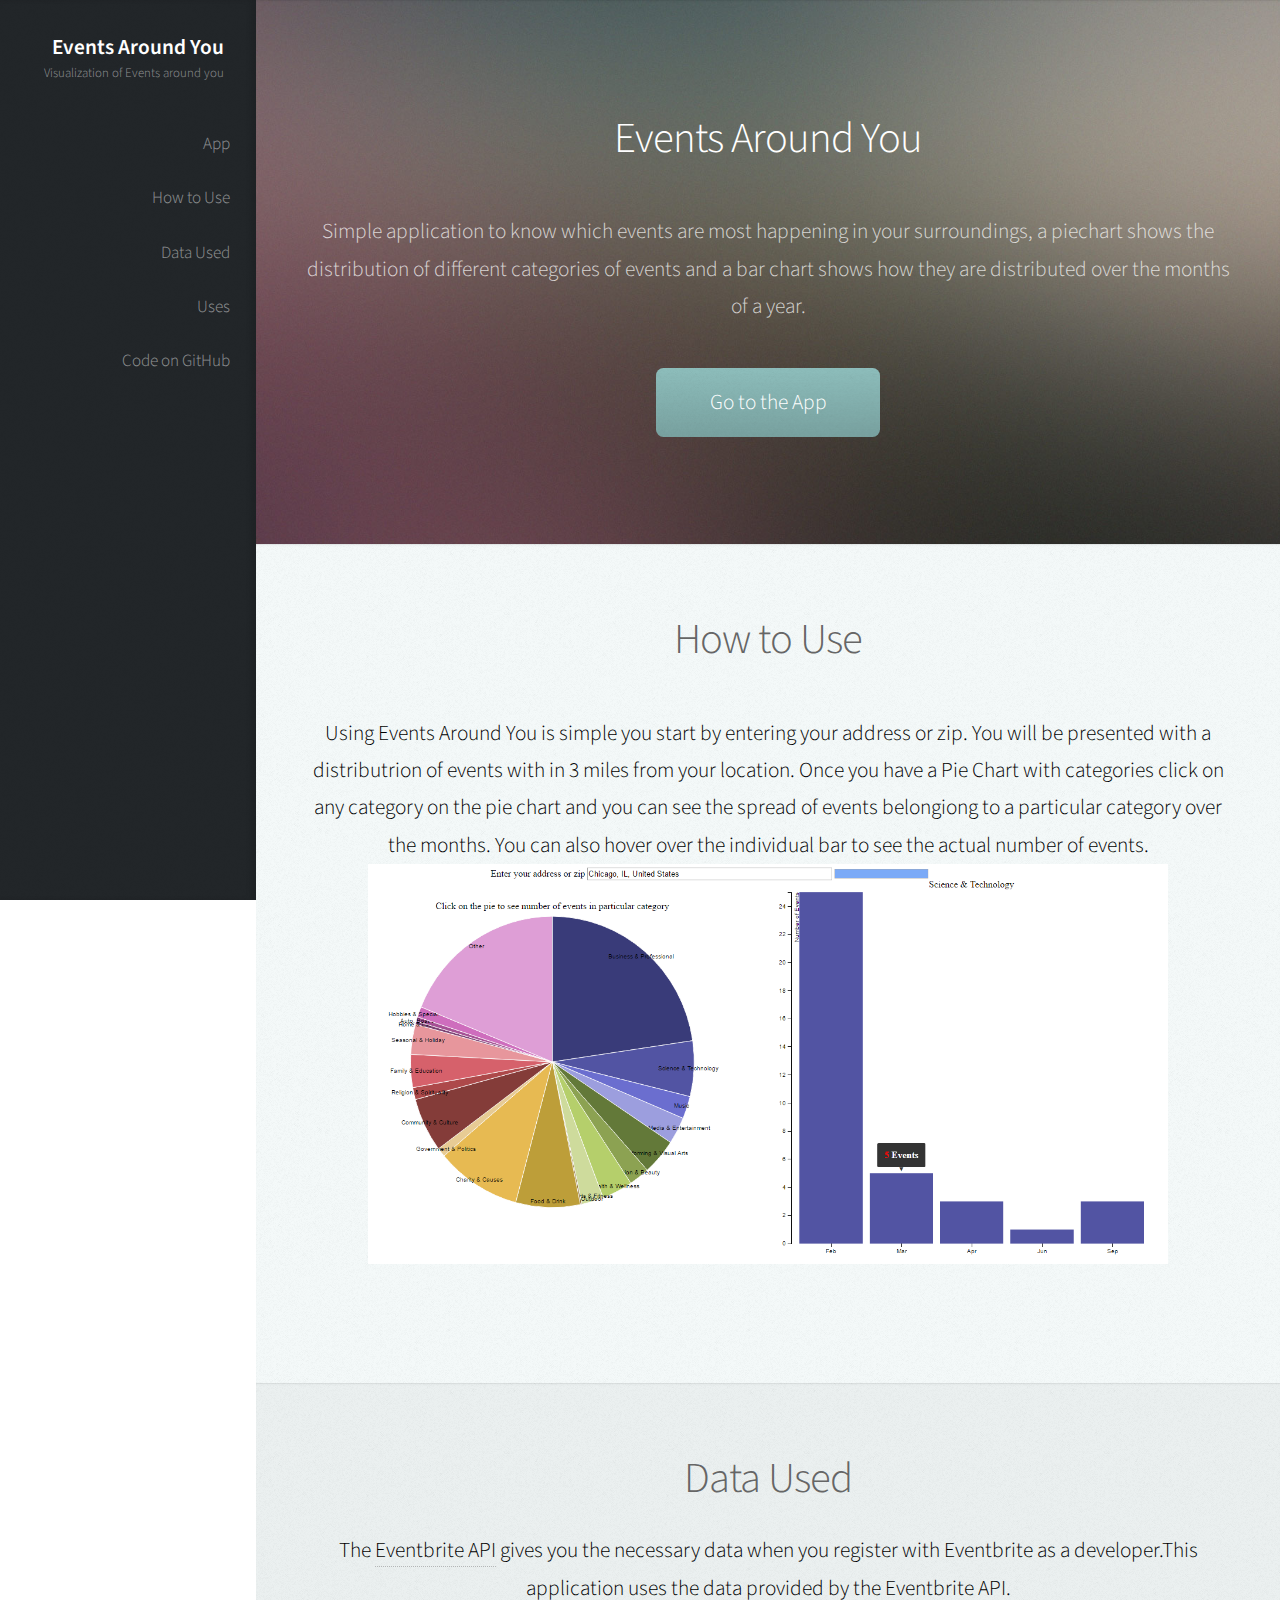
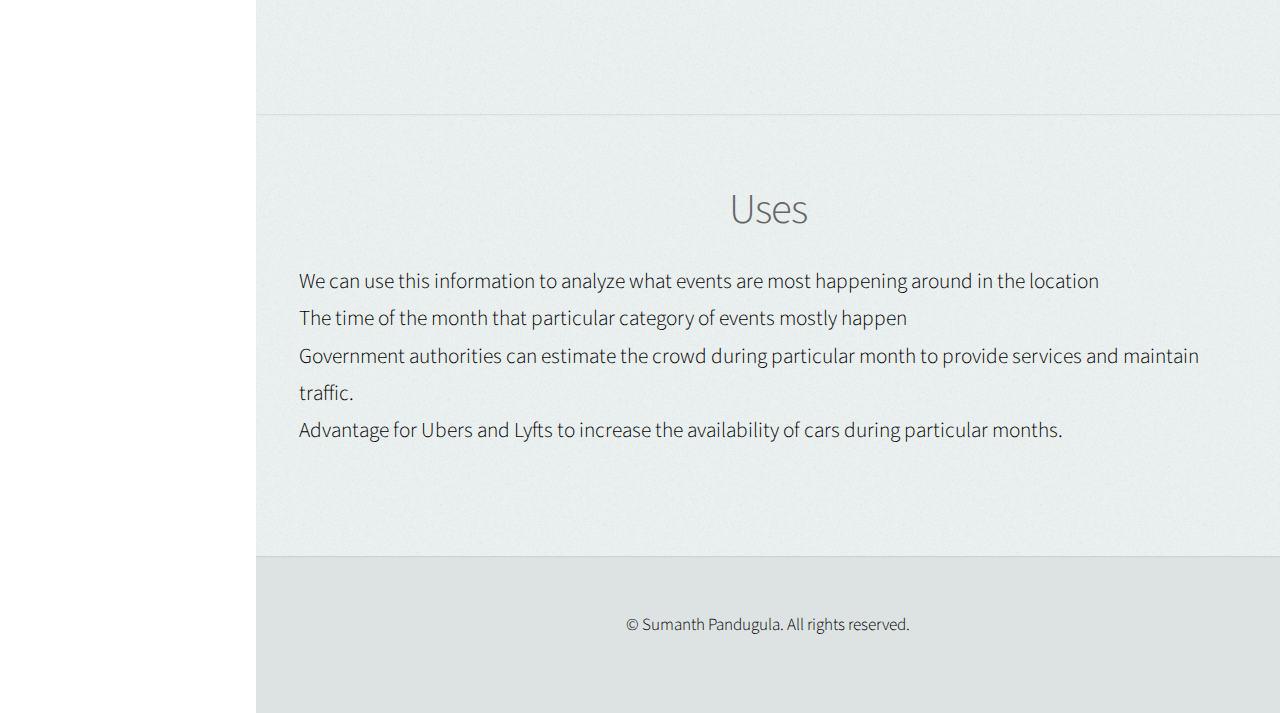
==== index.html @ 0b92580c "almost done" ====
<!DOCTYPE HTML>
<html>
</script>
	<head>
		<title>Events Around You</title>
		<meta charset="utf-8" />
		<meta name="viewport" content="width=device-width, initial-scale=1" />
		<!--[if lte IE 8]><script src="assets/js/ie/html5shiv.js"></script><![endif]-->
		<link rel="stylesheet" href="assets/css/main.css" />
		<!--[if lte IE 8]><link rel="stylesheet" href="assets/css/ie8.css" /><![endif]-->
		<!--[if lte IE 9]><link rel="stylesheet" href="assets/css/ie9.css" /><![endif]-->
	</head>
	<body>

		<!-- Header -->
			<div id="header">

				<div class="top">

					<!-- Logo -->
						<div id="logo">
							<h1 id="title" style="color: white;">Events Around You</h1>
							<p>Visualization of Events around you </p>
						</div>

					<!-- Nav -->
						<nav id="nav">
							
							<ul>
								<li><a href="sample.html" id="top-link" class="skel-layers-ignoreHref">App</a></li>
								<li><a href="#howtouse" id="howtouse-link" class="skel-layers-ignoreHref">How to Use</a></li>
								<li><a href="#dataused" id="dataused-link" class="skel-layers-ignoreHref">Data Used</a></li>
						        <li><a href="#keyfind" id="keyfind-link" class="skel-layers-ignoreHref">Uses</a></li>
								<li><a href="https://github.com/summyfeb12/">Code on GitHub</a></li>
							</ul>
						</nav>

				</div>

			</div>

			<div id="main">

					<section id="top" class="one dark cover">
						<div class="container">

							<header>
								<h2 class="alt"><strong>Events Around You</strong></header>
								<p> Simple application to know which events are most happening in your surroundings, a piechart shows the distribution of different categories of events and a bar chart shows how they are distributed over the months of a year.  
								

							<footer>
								<a href="sample.html" class="button scrolly">Go to the App</a>
							</footer>

						</div>
					</section>

				<!-- How to Use  -->
					<section id="howtouse" class="two">
						<div class="container">

							<header>
								<h2>How to Use</h2>
							</header>

							<p>Using Events Around You is simple you start by entering your address or zip. You will be presented with a distributrion of events with in 3 miles from your location. Once you have a Pie Chart with categories click on any category on the pie chart and you can see the spread of events belongiong to a particular category over the months. You can also hover over the individual bar to see the actual number of events.<br> <img src="images/sample.png" alt="HTML5 Icon" style="width:800px;height:400px;"><br>
						</div>
					</section>

					<section id="dataused" class="three">
						<div class="container">

							<header>
								<h2>Data Used</h2>
							</head>
							
							<p>The <a href="https://developer.eventbrite.com/">Eventbrite API</a> gives you the necessary data when you register with Eventbrite as a developer.This application uses the data provided by the Eventbrite API.</p>
						</div>
					</section>

					<section id="keyfind" class="three">
						<div class="container">

							<header>
								<h2>Uses</h2>
							</head>
							<p align="left">We can use this information to analyze what events are most happening around in the location
   							<br>The time of the month that particular category of events mostly happen
						    <br>Government authorities can estimate the crowd during particular month to provide services and maintain traffic.
						    <br>Advantage for Ubers and Lyfts to increase the availability of cars during particular months.
						</div>
					</section>

			</div>

		<!-- Footer -->
			<div id="footer">

				<!-- Copyright -->
					<ul class="copyright">
						<li>&copy; Sumanth Pandugula. All rights reserved.</li>
					</ul>

			</div>

		<!-- Scripts -->
			<script src="assets/js/jquery.min.js"></script>
			<script src="assets/js/jquery.scrolly.min.js"></script>
			<script src="assets/js/jquery.scrollzer.min.js"></script>
			<script src="assets/js/skel.min.js"></script>
			<script src="assets/js/util.js"></script>
			<!--[if lte IE 8]><script src="assets/js/ie/respond.min.js"></script><![endif]-->
			<script src="assets/js/main.js"></script>

	</body>
</html>
---- assets/css/main.css ----
@import url("font-awesome.min.css");
@import url("http://fonts.googleapis.com/css?family=Source+Sans+Pro:300,300italic,400,600");

/*
	Prologue by HTML5 UP
	html5up.net | @n33co
	Free for personal and commercial use under the CCA 3.0 license (html5up.net/license)
*/

/* Reset */

	html, body, div, span, applet, object, iframe, h1, h2, h3, h4, h5, h6, p, blockquote, pre, a, abbr, acronym, address, big, cite, code, del, dfn, em, img, ins, kbd, q, s, samp, small, strike, strong, sub, sup, tt, var, b, u, i, center, dl, dt, dd, ol, ul, li, fieldset, form, label, legend, table, caption, tbody, tfoot, thead, tr, th, td, article, aside, canvas, details, embed, figure, figcaption, footer, header, hgroup, menu, nav, output, ruby, section, summary, time, mark, audio, video {
		margin: 0;
		padding: 0;
		border: 0;
		font-size: 100%;
		font: inherit;
		vertical-align: baseline;
	}

	article, aside, details, figcaption, figure, footer, header, hgroup, menu, nav, section {
		display: block;
	}

	body {
		line-height: 1;
	}

	ol, ul {
		list-style: none;
	}

	blockquote, q {
		quotes: none;
	}

	blockquote:before, blockquote:after, q:before, q:after {
		content: '';
		content: none;
	}

	table {
		border-collapse: collapse;
		border-spacing: 0;
	}

	body {
		-webkit-text-size-adjust: none;
	}

/* Box Model */

	*, *:before, *:after {
		-moz-box-sizing: border-box;
		-webkit-box-sizing: border-box;
		box-sizing: border-box;
	}

/* Containers */

	.container {
		margin-left: auto;
		margin-right: auto;
	}

	.container.\31 25\25 {
		width: 100%;
		max-width: 1750px;
		min-width: 1400px;
	}

	.container.\37 5\25 {
		width: 1050px;
	}

	.container.\35 0\25 {
		width: 700px;
	}

	.container.\32 5\25 {
		width: 350px;
	}

	.container {
		width: 1400px;
	}

	@media screen and (min-width: 961px) and (max-width: 1880px) {

		.container.\31 25\25 {
			width: 100%;
			max-width: 1500px;
			min-width: 1200px;
		}

		.container.\37 5\25 {
			width: 900px;
		}

		.container.\35 0\25 {
			width: 600px;
		}

		.container.\32 5\25 {
			width: 300px;
		}

		.container {
			width: 1200px;
		}

	}

	@media screen and (min-width: 961px) and (max-width: 1620px) {

		.container.\31 25\25 {
			width: 100%;
			max-width: 1200px;
			min-width: 960px;
		}

		.container.\37 5\25 {
			width: 720px;
		}

		.container.\35 0\25 {
			width: 480px;
		}

		.container.\32 5\25 {
			width: 240px;
		}

		.container {
			width: 960px;
		}

	}

	@media screen and (min-width: 961px) and (max-width: 1320px) {

		.container.\31 25\25 {
			width: 100%;
			max-width: 125%;
			min-width: 100%;
		}

		.container.\37 5\25 {
			width: 75%;
		}

		.container.\35 0\25 {
			width: 50%;
		}

		.container.\32 5\25 {
			width: 25%;
		}

		.container {
			width: 100%;
		}

	}

	@media screen and (max-width: 960px) {

		.container.\31 25\25 {
			width: 100%;
			max-width: 125%;
			min-width: 100%;
		}

		.container.\37 5\25 {
			width: 75%;
		}

		.container.\35 0\25 {
			width: 50%;
		}

		.container.\32 5\25 {
			width: 25%;
		}

		.container {
			width: 100%;
		}

	}

	@media screen and (max-width: 736px) {

		.container.\31 25\25 {
			width: 100%;
			max-width: 125%;
			min-width: 100%;
		}

		.container.\37 5\25 {
			width: 75%;
		}

		.container.\35 0\25 {
			width: 50%;
		}

		.container.\32 5\25 {
			width: 25%;
		}

		.container {
			width: 100% !important;
		}

	}

/* Grid */

	.row {
		border-bottom: solid 1px transparent;
		-moz-box-sizing: border-box;
		-webkit-box-sizing: border-box;
		box-sizing: border-box;
	}

	.row > * {
		float: left;
		-moz-box-sizing: border-box;
		-webkit-box-sizing: border-box;
		box-sizing: border-box;
	}

	.row:after, .row:before {
		content: '';
		display: block;
		clear: both;
		height: 0;
	}

	.row.uniform > * > :first-child {
		margin-top: 0;
	}

	.row.uniform > * > :last-child {
		margin-bottom: 0;
	}

	.row.\30 \25 > * {
		padding: 0px 0 0 0px;
	}

	.row.\30 \25 {
		margin: 0px 0 -1px 0px;
	}

	.row.uniform.\30 \25 > * {
		padding: 0px 0 0 0px;
	}

	.row.uniform.\30 \25 {
		margin: 0px 0 -1px 0px;
	}

	.row > * {
		padding: 40px 0 0 40px;
	}

	.row {
		margin: -40px 0 -1px -40px;
	}

	.row.uniform > * {
		padding: 40px 0 0 40px;
	}

	.row.uniform {
		margin: -40px 0 -1px -40px;
	}

	.row.\32 00\25 > * {
		padding: 80px 0 0 80px;
	}

	.row.\32 00\25 {
		margin: -80px 0 -1px -80px;
	}

	.row.uniform.\32 00\25 > * {
		padding: 80px 0 0 80px;
	}

	.row.uniform.\32 00\25 {
		margin: -80px 0 -1px -80px;
	}

	.row.\31 50\25 > * {
		padding: 60px 0 0 60px;
	}

	.row.\31 50\25 {
		margin: -60px 0 -1px -60px;
	}

	.row.uniform.\31 50\25 > * {
		padding: 60px 0 0 60px;
	}

	.row.uniform.\31 50\25 {
		margin: -60px 0 -1px -60px;
	}

	.row.\35 0\25 > * {
		padding: 20px 0 0 20px;
	}

	.row.\35 0\25 {
		margin: -20px 0 -1px -20px;
	}

	.row.uniform.\35 0\25 > * {
		padding: 20px 0 0 20px;
	}

	.row.uniform.\35 0\25 {
		margin: -20px 0 -1px -20px;
	}

	.row.\32 5\25 > * {
		padding: 10px 0 0 10px;
	}

	.row.\32 5\25 {
		margin: -10px 0 -1px -10px;
	}

	.row.uniform.\32 5\25 > * {
		padding: 10px 0 0 10px;
	}

	.row.uniform.\32 5\25 {
		margin: -10px 0 -1px -10px;
	}

	.\31 2u, .\31 2u\24 {
		width: 100%;
		clear: none;
		margin-left: 0;
	}

	.\31 1u, .\31 1u\24 {
		width: 91.6666666667%;
		clear: none;
		margin-left: 0;
	}

	.\31 0u, .\31 0u\24 {
		width: 83.3333333333%;
		clear: none;
		margin-left: 0;
	}

	.\39 u, .\39 u\24 {
		width: 75%;
		clear: none;
		margin-left: 0;
	}

	.\38 u, .\38 u\24 {
		width: 66.6666666667%;
		clear: none;
		margin-left: 0;
	}

	.\37 u, .\37 u\24 {
		width: 58.3333333333%;
		clear: none;
		margin-left: 0;
	}

	.\36 u, .\36 u\24 {
		width: 50%;
		clear: none;
		margin-left: 0;
	}

	.\35 u, .\35 u\24 {
		width: 41.6666666667%;
		clear: none;
		margin-left: 0;
	}

	.\34 u, .\34 u\24 {
		width: 33.3333333333%;
		clear: none;
		margin-left: 0;
	}

	.\33 u, .\33 u\24 {
		width: 25%;
		clear: none;
		margin-left: 0;
	}

	.\32 u, .\32 u\24 {
		width: 16.6666666667%;
		clear: none;
		margin-left: 0;
	}

	.\31 u, .\31 u\24 {
		width: 8.3333333333%;
		clear: none;
		margin-left: 0;
	}

	.\31 2u\24 + *,
	.\31 1u\24 + *,
	.\31 0u\24 + *,
	.\39 u\24 + *,
	.\38 u\24 + *,
	.\37 u\24 + *,
	.\36 u\24 + *,
	.\35 u\24 + *,
	.\34 u\24 + *,
	.\33 u\24 + *,
	.\32 u\24 + *,
	.\31 u\24 + * {
		clear: left;
	}

	.\-11u {
		margin-left: 91.66667%;
	}

	.\-10u {
		margin-left: 83.33333%;
	}

	.\-9u {
		margin-left: 75%;
	}

	.\-8u {
		margin-left: 66.66667%;
	}

	.\-7u {
		margin-left: 58.33333%;
	}

	.\-6u {
		margin-left: 50%;
	}

	.\-5u {
		margin-left: 41.66667%;
	}

	.\-4u {
		margin-left: 33.33333%;
	}

	.\-3u {
		margin-left: 25%;
	}

	.\-2u {
		margin-left: 16.66667%;
	}

	.\-1u {
		margin-left: 8.33333%;
	}

	@media screen and (min-width: 961px) and (max-width: 1880px) {

		.row > * {
			padding: 40px 0 0 40px;
		}

		.row {
			margin: -40px 0 -1px -40px;
		}

		.row.uniform > * {
			padding: 40px 0 0 40px;
		}

		.row.uniform {
			margin: -40px 0 -1px -40px;
		}

		.row.\32 00\25 > * {
			padding: 80px 0 0 80px;
		}

		.row.\32 00\25 {
			margin: -80px 0 -1px -80px;
		}

		.row.uniform.\32 00\25 > * {
			padding: 80px 0 0 80px;
		}

		.row.uniform.\32 00\25 {
			margin: -80px 0 -1px -80px;
		}

		.row.\31 50\25 > * {
			padding: 60px 0 0 60px;
		}

		.row.\31 50\25 {
			margin: -60px 0 -1px -60px;
		}

		.row.uniform.\31 50\25 > * {
			padding: 60px 0 0 60px;
		}

		.row.uniform.\31 50\25 {
			margin: -60px 0 -1px -60px;
		}

		.row.\35 0\25 > * {
			padding: 20px 0 0 20px;
		}

		.row.\35 0\25 {
			margin: -20px 0 -1px -20px;
		}

		.row.uniform.\35 0\25 > * {
			padding: 20px 0 0 20px;
		}

		.row.uniform.\35 0\25 {
			margin: -20px 0 -1px -20px;
		}

		.row.\32 5\25 > * {
			padding: 10px 0 0 10px;
		}

		.row.\32 5\25 {
			margin: -10px 0 -1px -10px;
		}

		.row.uniform.\32 5\25 > * {
			padding: 10px 0 0 10px;
		}

		.row.uniform.\32 5\25 {
			margin: -10px 0 -1px -10px;
		}

		.\31 2u\28wide\29, .\31 2u\24\28wide\29 {
			width: 100%;
			clear: none;
			margin-left: 0;
		}

		.\31 1u\28wide\29, .\31 1u\24\28wide\29 {
			width: 91.6666666667%;
			clear: none;
			margin-left: 0;
		}

		.\31 0u\28wide\29, .\31 0u\24\28wide\29 {
			width: 83.3333333333%;
			clear: none;
			margin-left: 0;
		}

		.\39 u\28wide\29, .\39 u\24\28wide\29 {
			width: 75%;
			clear: none;
			margin-left: 0;
		}

		.\38 u\28wide\29, .\38 u\24\28wide\29 {
			width: 66.6666666667%;
			clear: none;
			margin-left: 0;
		}

		.\37 u\28wide\29, .\37 u\24\28wide\29 {
			width: 58.3333333333%;
			clear: none;
			margin-left: 0;
		}

		.\36 u\28wide\29, .\36 u\24\28wide\29 {
			width: 50%;
			clear: none;
			margin-left: 0;
		}

		.\35 u\28wide\29, .\35 u\24\28wide\29 {
			width: 41.6666666667%;
			clear: none;
			margin-left: 0;
		}

		.\34 u\28wide\29, .\34 u\24\28wide\29 {
			width: 33.3333333333%;
			clear: none;
			margin-left: 0;
		}

		.\33 u\28wide\29, .\33 u\24\28wide\29 {
			width: 25%;
			clear: none;
			margin-left: 0;
		}

		.\32 u\28wide\29, .\32 u\24\28wide\29 {
			width: 16.6666666667%;
			clear: none;
			margin-left: 0;
		}

		.\31 u\28wide\29, .\31 u\24\28wide\29 {
			width: 8.3333333333%;
			clear: none;
			margin-left: 0;
		}

		.\31 2u\24\28wide\29 + *,
		.\31 1u\24\28wide\29 + *,
		.\31 0u\24\28wide\29 + *,
		.\39 u\24\28wide\29 + *,
		.\38 u\24\28wide\29 + *,
		.\37 u\24\28wide\29 + *,
		.\36 u\24\28wide\29 + *,
		.\35 u\24\28wide\29 + *,
		.\34 u\24\28wide\29 + *,
		.\33 u\24\28wide\29 + *,
		.\32 u\24\28wide\29 + *,
		.\31 u\24\28wide\29 + * {
			clear: left;
		}

		.\-11u\28wide\29 {
			margin-left: 91.66667%;
		}

		.\-10u\28wide\29 {
			margin-left: 83.33333%;
		}

		.\-9u\28wide\29 {
			margin-left: 75%;
		}

		.\-8u\28wide\29 {
			margin-left: 66.66667%;
		}

		.\-7u\28wide\29 {
			margin-left: 58.33333%;
		}

		.\-6u\28wide\29 {
			margin-left: 50%;
		}

		.\-5u\28wide\29 {
			margin-left: 41.66667%;
		}

		.\-4u\28wide\29 {
			margin-left: 33.33333%;
		}

		.\-3u\28wide\29 {
			margin-left: 25%;
		}

		.\-2u\28wide\29 {
			margin-left: 16.66667%;
		}

		.\-1u\28wide\29 {
			margin-left: 8.33333%;
		}

	}

	@media screen and (min-width: 961px) and (max-width: 1620px) {

		.row > * {
			padding: 40px 0 0 40px;
		}

		.row {
			margin: -40px 0 -1px -40px;
		}

		.row.uniform > * {
			padding: 40px 0 0 40px;
		}

		.row.uniform {
			margin: -40px 0 -1px -40px;
		}

		.row.\32 00\25 > * {
			padding: 80px 0 0 80px;
		}

		.row.\32 00\25 {
			margin: -80px 0 -1px -80px;
		}

		.row.uniform.\32 00\25 > * {
			padding: 80px 0 0 80px;
		}

		.row.uniform.\32 00\25 {
			margin: -80px 0 -1px -80px;
		}

		.row.\31 50\25 > * {
			padding: 60px 0 0 60px;
		}

		.row.\31 50\25 {
			margin: -60px 0 -1px -60px;
		}

		.row.uniform.\31 50\25 > * {
			padding: 60px 0 0 60px;
		}

		.row.uniform.\31 50\25 {
			margin: -60px 0 -1px -60px;
		}

		.row.\35 0\25 > * {
			padding: 20px 0 0 20px;
		}

		.row.\35 0\25 {
			margin: -20px 0 -1px -20px;
		}

		.row.uniform.\35 0\25 > * {
			padding: 20px 0 0 20px;
		}

		.row.uniform.\35 0\25 {
			margin: -20px 0 -1px -20px;
		}

		.row.\32 5\25 > * {
			padding: 10px 0 0 10px;
		}

		.row.\32 5\25 {
			margin: -10px 0 -1px -10px;
		}

		.row.uniform.\32 5\25 > * {
			padding: 10px 0 0 10px;
		}

		.row.uniform.\32 5\25 {
			margin: -10px 0 -1px -10px;
		}

		.\31 2u\28normal\29, .\31 2u\24\28normal\29 {
			width: 100%;
			clear: none;
			margin-left: 0;
		}

		.\31 1u\28normal\29, .\31 1u\24\28normal\29 {
			width: 91.6666666667%;
			clear: none;
			margin-left: 0;
		}

		.\31 0u\28normal\29, .\31 0u\24\28normal\29 {
			width: 83.3333333333%;
			clear: none;
			margin-left: 0;
		}

		.\39 u\28normal\29, .\39 u\24\28normal\29 {
			width: 75%;
			clear: none;
			margin-left: 0;
		}

		.\38 u\28normal\29, .\38 u\24\28normal\29 {
			width: 66.6666666667%;
			clear: none;
			margin-left: 0;
		}

		.\37 u\28normal\29, .\37 u\24\28normal\29 {
			width: 58.3333333333%;
			clear: none;
			margin-left: 0;
		}

		.\36 u\28normal\29, .\36 u\24\28normal\29 {
			width: 50%;
			clear: none;
			margin-left: 0;
		}

		.\35 u\28normal\29, .\35 u\24\28normal\29 {
			width: 41.6666666667%;
			clear: none;
			margin-left: 0;
		}

		.\34 u\28normal\29, .\34 u\24\28normal\29 {
			width: 33.3333333333%;
			clear: none;
			margin-left: 0;
		}

		.\33 u\28normal\29, .\33 u\24\28normal\29 {
			width: 25%;
			clear: none;
			margin-left: 0;
		}

		.\32 u\28normal\29, .\32 u\24\28normal\29 {
			width: 16.6666666667%;
			clear: none;
			margin-left: 0;
		}

		.\31 u\28normal\29, .\31 u\24\28normal\29 {
			width: 8.3333333333%;
			clear: none;
			margin-left: 0;
		}

		.\31 2u\24\28normal\29 + *,
		.\31 1u\24\28normal\29 + *,
		.\31 0u\24\28normal\29 + *,
		.\39 u\24\28normal\29 + *,
		.\38 u\24\28normal\29 + *,
		.\37 u\24\28normal\29 + *,
		.\36 u\24\28normal\29 + *,
		.\35 u\24\28normal\29 + *,
		.\34 u\24\28normal\29 + *,
		.\33 u\24\28normal\29 + *,
		.\32 u\24\28normal\29 + *,
		.\31 u\24\28normal\29 + * {
			clear: left;
		}

		.\-11u\28normal\29 {
			margin-left: 91.66667%;
		}

		.\-10u\28normal\29 {
			margin-left: 83.33333%;
		}

		.\-9u\28normal\29 {
			margin-left: 75%;
		}

		.\-8u\28normal\29 {
			margin-left: 66.66667%;
		}

		.\-7u\28normal\29 {
			margin-left: 58.33333%;
		}

		.\-6u\28normal\29 {
			margin-left: 50%;
		}

		.\-5u\28normal\29 {
			margin-left: 41.66667%;
		}

		.\-4u\28normal\29 {
			margin-left: 33.33333%;
		}

		.\-3u\28normal\29 {
			margin-left: 25%;
		}

		.\-2u\28normal\29 {
			margin-left: 16.66667%;
		}

		.\-1u\28normal\29 {
			margin-left: 8.33333%;
		}

	}

	@media screen and (min-width: 961px) and (max-width: 1320px) {

		.row > * {
			padding: 20px 0 0 20px;
		}

		.row {
			margin: -20px 0 -1px -20px;
		}

		.row.uniform > * {
			padding: 20px 0 0 20px;
		}

		.row.uniform {
			margin: -20px 0 -1px -20px;
		}

		.row.\32 00\25 > * {
			padding: 40px 0 0 40px;
		}

		.row.\32 00\25 {
			margin: -40px 0 -1px -40px;
		}

		.row.uniform.\32 00\25 > * {
			padding: 40px 0 0 40px;
		}

		.row.uniform.\32 00\25 {
			margin: -40px 0 -1px -40px;
		}

		.row.\31 50\25 > * {
			padding: 30px 0 0 30px;
		}

		.row.\31 50\25 {
			margin: -30px 0 -1px -30px;
		}

		.row.uniform.\31 50\25 > * {
			padding: 30px 0 0 30px;
		}

		.row.uniform.\31 50\25 {
			margin: -30px 0 -1px -30px;
		}

		.row.\35 0\25 > * {
			padding: 10px 0 0 10px;
		}

		.row.\35 0\25 {
			margin: -10px 0 -1px -10px;
		}

		.row.uniform.\35 0\25 > * {
			padding: 10px 0 0 10px;
		}

		.row.uniform.\35 0\25 {
			margin: -10px 0 -1px -10px;
		}

		.row.\32 5\25 > * {
			padding: 5px 0 0 5px;
		}

		.row.\32 5\25 {
			margin: -5px 0 -1px -5px;
		}

		.row.uniform.\32 5\25 > * {
			padding: 5px 0 0 5px;
		}

		.row.uniform.\32 5\25 {
			margin: -5px 0 -1px -5px;
		}

		.\31 2u\28narrow\29, .\31 2u\24\28narrow\29 {
			width: 100%;
			clear: none;
			margin-left: 0;
		}

		.\31 1u\28narrow\29, .\31 1u\24\28narrow\29 {
			width: 91.6666666667%;
			clear: none;
			margin-left: 0;
		}

		.\31 0u\28narrow\29, .\31 0u\24\28narrow\29 {
			width: 83.3333333333%;
			clear: none;
			margin-left: 0;
		}

		.\39 u\28narrow\29, .\39 u\24\28narrow\29 {
			width: 75%;
			clear: none;
			margin-left: 0;
		}

		.\38 u\28narrow\29, .\38 u\24\28narrow\29 {
			width: 66.6666666667%;
			clear: none;
			margin-left: 0;
		}

		.\37 u\28narrow\29, .\37 u\24\28narrow\29 {
			width: 58.3333333333%;
			clear: none;
			margin-left: 0;
		}

		.\36 u\28narrow\29, .\36 u\24\28narrow\29 {
			width: 50%;
			clear: none;
			margin-left: 0;
		}

		.\35 u\28narrow\29, .\35 u\24\28narrow\29 {
			width: 41.6666666667%;
			clear: none;
			margin-left: 0;
		}

		.\34 u\28narrow\29, .\34 u\24\28narrow\29 {
			width: 33.3333333333%;
			clear: none;
			margin-left: 0;
		}

		.\33 u\28narrow\29, .\33 u\24\28narrow\29 {
			width: 25%;
			clear: none;
			margin-left: 0;
		}

		.\32 u\28narrow\29, .\32 u\24\28narrow\29 {
			width: 16.6666666667%;
			clear: none;
			margin-left: 0;
		}

		.\31 u\28narrow\29, .\31 u\24\28narrow\29 {
			width: 8.3333333333%;
			clear: none;
			margin-left: 0;
		}

		.\31 2u\24\28narrow\29 + *,
		.\31 1u\24\28narrow\29 + *,
		.\31 0u\24\28narrow\29 + *,
		.\39 u\24\28narrow\29 + *,
		.\38 u\24\28narrow\29 + *,
		.\37 u\24\28narrow\29 + *,
		.\36 u\24\28narrow\29 + *,
		.\35 u\24\28narrow\29 + *,
		.\34 u\24\28narrow\29 + *,
		.\33 u\24\28narrow\29 + *,
		.\32 u\24\28narrow\29 + *,
		.\31 u\24\28narrow\29 + * {
			clear: left;
		}

		.\-11u\28narrow\29 {
			margin-left: 91.66667%;
		}

		.\-10u\28narrow\29 {
			margin-left: 83.33333%;
		}

		.\-9u\28narrow\29 {
			margin-left: 75%;
		}

		.\-8u\28narrow\29 {
			margin-left: 66.66667%;
		}

		.\-7u\28narrow\29 {
			margin-left: 58.33333%;
		}

		.\-6u\28narrow\29 {
			margin-left: 50%;
		}

		.\-5u\28narrow\29 {
			margin-left: 41.66667%;
		}

		.\-4u\28narrow\29 {
			margin-left: 33.33333%;
		}

		.\-3u\28narrow\29 {
			margin-left: 25%;
		}

		.\-2u\28narrow\29 {
			margin-left: 16.66667%;
		}

		.\-1u\28narrow\29 {
			margin-left: 8.33333%;
		}

	}

	@media screen and (max-width: 960px) {

		.row > * {
			padding: 20px 0 0 20px;
		}

		.row {
			margin: -20px 0 -1px -20px;
		}

		.row.uniform > * {
			padding: 20px 0 0 20px;
		}

		.row.uniform {
			margin: -20px 0 -1px -20px;
		}

		.row.\32 00\25 > * {
			padding: 40px 0 0 40px;
		}

		.row.\32 00\25 {
			margin: -40px 0 -1px -40px;
		}

		.row.uniform.\32 00\25 > * {
			padding: 40px 0 0 40px;
		}

		.row.uniform.\32 00\25 {
			margin: -40px 0 -1px -40px;
		}

		.row.\31 50\25 > * {
			padding: 30px 0 0 30px;
		}

		.row.\31 50\25 {
			margin: -30px 0 -1px -30px;
		}

		.row.uniform.\31 50\25 > * {
			padding: 30px 0 0 30px;
		}

		.row.uniform.\31 50\25 {
			margin: -30px 0 -1px -30px;
		}

		.row.\35 0\25 > * {
			padding: 10px 0 0 10px;
		}

		.row.\35 0\25 {
			margin: -10px 0 -1px -10px;
		}

		.row.uniform.\35 0\25 > * {
			padding: 10px 0 0 10px;
		}

		.row.uniform.\35 0\25 {
			margin: -10px 0 -1px -10px;
		}

		.row.\32 5\25 > * {
			padding: 5px 0 0 5px;
		}

		.row.\32 5\25 {
			margin: -5px 0 -1px -5px;
		}

		.row.uniform.\32 5\25 > * {
			padding: 5px 0 0 5px;
		}

		.row.uniform.\32 5\25 {
			margin: -5px 0 -1px -5px;
		}

		.\31 2u\28narrower\29, .\31 2u\24\28narrower\29 {
			width: 100%;
			clear: none;
			margin-left: 0;
		}

		.\31 1u\28narrower\29, .\31 1u\24\28narrower\29 {
			width: 91.6666666667%;
			clear: none;
			margin-left: 0;
		}

		.\31 0u\28narrower\29, .\31 0u\24\28narrower\29 {
			width: 83.3333333333%;
			clear: none;
			margin-left: 0;
		}

		.\39 u\28narrower\29, .\39 u\24\28narrower\29 {
			width: 75%;
			clear: none;
			margin-left: 0;
		}

		.\38 u\28narrower\29, .\38 u\24\28narrower\29 {
			width: 66.6666666667%;
			clear: none;
			margin-left: 0;
		}

		.\37 u\28narrower\29, .\37 u\24\28narrower\29 {
			width: 58.3333333333%;
			clear: none;
			margin-left: 0;
		}

		.\36 u\28narrower\29, .\36 u\24\28narrower\29 {
			width: 50%;
			clear: none;
			margin-left: 0;
		}

		.\35 u\28narrower\29, .\35 u\24\28narrower\29 {
			width: 41.6666666667%;
			clear: none;
			margin-left: 0;
		}

		.\34 u\28narrower\29, .\34 u\24\28narrower\29 {
			width: 33.3333333333%;
			clear: none;
			margin-left: 0;
		}

		.\33 u\28narrower\29, .\33 u\24\28narrower\29 {
			width: 25%;
			clear: none;
			margin-left: 0;
		}

		.\32 u\28narrower\29, .\32 u\24\28narrower\29 {
			width: 16.6666666667%;
			clear: none;
			margin-left: 0;
		}

		.\31 u\28narrower\29, .\31 u\24\28narrower\29 {
			width: 8.3333333333%;
			clear: none;
			margin-left: 0;
		}

		.\31 2u\24\28narrower\29 + *,
		.\31 1u\24\28narrower\29 + *,
		.\31 0u\24\28narrower\29 + *,
		.\39 u\24\28narrower\29 + *,
		.\38 u\24\28narrower\29 + *,
		.\37 u\24\28narrower\29 + *,
		.\36 u\24\28narrower\29 + *,
		.\35 u\24\28narrower\29 + *,
		.\34 u\24\28narrower\29 + *,
		.\33 u\24\28narrower\29 + *,
		.\32 u\24\28narrower\29 + *,
		.\31 u\24\28narrower\29 + * {
			clear: left;
		}

		.\-11u\28narrower\29 {
			margin-left: 91.66667%;
		}

		.\-10u\28narrower\29 {
			margin-left: 83.33333%;
		}

		.\-9u\28narrower\29 {
			margin-left: 75%;
		}

		.\-8u\28narrower\29 {
			margin-left: 66.66667%;
		}

		.\-7u\28narrower\29 {
			margin-left: 58.33333%;
		}

		.\-6u\28narrower\29 {
			margin-left: 50%;
		}

		.\-5u\28narrower\29 {
			margin-left: 41.66667%;
		}

		.\-4u\28narrower\29 {
			margin-left: 33.33333%;
		}

		.\-3u\28narrower\29 {
			margin-left: 25%;
		}

		.\-2u\28narrower\29 {
			margin-left: 16.66667%;
		}

		.\-1u\28narrower\29 {
			margin-left: 8.33333%;
		}

	}

	@media screen and (max-width: 736px) {

		.row > * {
			padding: 20px 0 0 20px;
		}

		.row {
			margin: -20px 0 -1px -20px;
		}

		.row.uniform > * {
			padding: 20px 0 0 20px;
		}

		.row.uniform {
			margin: -20px 0 -1px -20px;
		}

		.row.\32 00\25 > * {
			padding: 40px 0 0 40px;
		}

		.row.\32 00\25 {
			margin: -40px 0 -1px -40px;
		}

		.row.uniform.\32 00\25 > * {
			padding: 40px 0 0 40px;
		}

		.row.uniform.\32 00\25 {
			margin: -40px 0 -1px -40px;
		}

		.row.\31 50\25 > * {
			padding: 30px 0 0 30px;
		}

		.row.\31 50\25 {
			margin: -30px 0 -1px -30px;
		}

		.row.uniform.\31 50\25 > * {
			padding: 30px 0 0 30px;
		}

		.row.uniform.\31 50\25 {
			margin: -30px 0 -1px -30px;
		}

		.row.\35 0\25 > * {
			padding: 10px 0 0 10px;
		}

		.row.\35 0\25 {
			margin: -10px 0 -1px -10px;
		}

		.row.uniform.\35 0\25 > * {
			padding: 10px 0 0 10px;
		}

		.row.uniform.\35 0\25 {
			margin: -10px 0 -1px -10px;
		}

		.row.\32 5\25 > * {
			padding: 5px 0 0 5px;
		}

		.row.\32 5\25 {
			margin: -5px 0 -1px -5px;
		}

		.row.uniform.\32 5\25 > * {
			padding: 5px 0 0 5px;
		}

		.row.uniform.\32 5\25 {
			margin: -5px 0 -1px -5px;
		}

		.\31 2u\28mobile\29, .\31 2u\24\28mobile\29 {
			width: 100%;
			clear: none;
			margin-left: 0;
		}

		.\31 1u\28mobile\29, .\31 1u\24\28mobile\29 {
			width: 91.6666666667%;
			clear: none;
			margin-left: 0;
		}

		.\31 0u\28mobile\29, .\31 0u\24\28mobile\29 {
			width: 83.3333333333%;
			clear: none;
			margin-left: 0;
		}

		.\39 u\28mobile\29, .\39 u\24\28mobile\29 {
			width: 75%;
			clear: none;
			margin-left: 0;
		}

		.\38 u\28mobile\29, .\38 u\24\28mobile\29 {
			width: 66.6666666667%;
			clear: none;
			margin-left: 0;
		}

		.\37 u\28mobile\29, .\37 u\24\28mobile\29 {
			width: 58.3333333333%;
			clear: none;
			margin-left: 0;
		}

		.\36 u\28mobile\29, .\36 u\24\28mobile\29 {
			width: 50%;
			clear: none;
			margin-left: 0;
		}

		.\35 u\28mobile\29, .\35 u\24\28mobile\29 {
			width: 41.6666666667%;
			clear: none;
			margin-left: 0;
		}

		.\34 u\28mobile\29, .\34 u\24\28mobile\29 {
			width: 33.3333333333%;
			clear: none;
			margin-left: 0;
		}

		.\33 u\28mobile\29, .\33 u\24\28mobile\29 {
			width: 25%;
			clear: none;
			margin-left: 0;
		}

		.\32 u\28mobile\29, .\32 u\24\28mobile\29 {
			width: 16.6666666667%;
			clear: none;
			margin-left: 0;
		}

		.\31 u\28mobile\29, .\31 u\24\28mobile\29 {
			width: 8.3333333333%;
			clear: none;
			margin-left: 0;
		}

		.\31 2u\24\28mobile\29 + *,
		.\31 1u\24\28mobile\29 + *,
		.\31 0u\24\28mobile\29 + *,
		.\39 u\24\28mobile\29 + *,
		.\38 u\24\28mobile\29 + *,
		.\37 u\24\28mobile\29 + *,
		.\36 u\24\28mobile\29 + *,
		.\35 u\24\28mobile\29 + *,
		.\34 u\24\28mobile\29 + *,
		.\33 u\24\28mobile\29 + *,
		.\32 u\24\28mobile\29 + *,
		.\31 u\24\28mobile\29 + * {
			clear: left;
		}

		.\-11u\28mobile\29 {
			margin-left: 91.66667%;
		}

		.\-10u\28mobile\29 {
			margin-left: 83.33333%;
		}

		.\-9u\28mobile\29 {
			margin-left: 75%;
		}

		.\-8u\28mobile\29 {
			margin-left: 66.66667%;
		}

		.\-7u\28mobile\29 {
			margin-left: 58.33333%;
		}

		.\-6u\28mobile\29 {
			margin-left: 50%;
		}

		.\-5u\28mobile\29 {
			margin-left: 41.66667%;
		}

		.\-4u\28mobile\29 {
			margin-left: 33.33333%;
		}

		.\-3u\28mobile\29 {
			margin-left: 25%;
		}

		.\-2u\28mobile\29 {
			margin-left: 16.66667%;
		}

		.\-1u\28mobile\29 {
			margin-left: 8.33333%;
		}

	}

/* Basic */

	body {
		background: #fff;
		font-family: 'Source Sans Pro', sans-serif;
		font-size: 19pt;
		font-weight: 300;
		line-height: 1.75em;
		color: #000000;
	}

		body.is-loading * {
			-moz-transition: none !important;
			-webkit-transition: none !important;
			-ms-transition: none !important;
			transition: none !important;
			-moz-animation: none !important;
			-webkit-animation: none !important;
			-ms-animation: none !important;
			animation: none !important;
		}

	input, textarea, select {
		font-family: 'Source Sans Pro', sans-serif;
		font-size: 19pt;
		font-weight: 300;
		line-height: 1.75em;
		color: #000000;
	}

	h1, h2, h3, h4, h5, h6 {
		font-weight: 300;
		color: #666;
		line-height: 1.5em;
	}

	h1 a, h2 a, h3 a, h4 a, h5 a, h6 a {
		color: inherit;
		text-decoration: none;
	}

		h1 a strong, h2 a strong, h3 a strong, h4 a strong, h5 a strong, h6 a strong {
			color: #333;
		}

	h2 {
		font-size: 2em;
		letter-spacing: -1px;
	}

		h2.alt {
			color: #000000;
		}

			h2.alt strong {
				color: #666;
			}

	h3 {
		font-size: 1.5em;
	}

	header {
		margin: 0 0 2em 0;
	}

		header > p {
			margin: 1em 0 0 0;
		}

	footer {
		margin: 2em 0 0 0;
	}

	strong, b {
		font-weight: 300;
		color: #666;
	}

	em, i {
		font-style: italic;
	}

	a {
		text-decoration: none;
		color: inherit;
		border-bottom: dotted 1px rgba(128, 128, 128, 0.5);
		-moz-transition: color 0.35s ease-in-out, border-bottom-color 0.35s ease-in-out;
		-webkit-transition: color 0.35s ease-in-out, border-bottom-color 0.35s ease-in-out;
		-ms-transition: color 0.35s ease-in-out, border-bottom-color 0.35s ease-in-out;
		transition: color 0.35s ease-in-out, border-bottom-color 0.35s ease-in-out;
		outline: 0;
	}

		a:hover {
			color: #E27689;
			border-bottom-color: rgba(255, 255, 255, 0);
		}

	sub {
		position: relative;
		top: 0.5em;
		font-size: 0.8em;
	}

	sup {
		position: relative;
		top: -0.5em;
		font-size: 0.8em;
	}

	hr {
		border: 0;
		border-top: solid 1px #ddd;
	}

	blockquote {
		border-left: solid 0.5em #ddd;
		padding: 1em 0 1em 2em;
		font-style: italic;
	}

	p, ul, ol, dl, table {
		margin-bottom: 2em;
	}

	br.clear {
		clear: both;
	}

/* Sections/Article */

	section, article {
		margin-bottom: 3em;
	}

		section > :last-child,
		section > .container, section:last-child, article > :last-child,
		article > .container, article:last-child {
			margin-bottom: 0;
		}

		.row > section, .row > article {
			margin-bottom: 0;
		}

/* Image */

	.image {
		display: inline-block;
		border: 0;
	}

		.image img {
			display: block;
			width: 100%;
		}

		.image.avatar48 {
			width: 48px;
			height: 48px;
			background: #f00;
		}

			.image.avatar48 img {
				width: 48px;
				height: 48px;
			}

		.image.fit {
			display: block;
			width: 100%;
		}

		.image.featured {
			display: block;
			width: 100%;
			margin: 0 0 2em 0;
		}

		.image.left {
			float: left;
			margin: 0 2em 2em 0;
		}

		.image.centered {
			display: block;
			margin: 0 0 2em 0;
		}

			.image.centered img {
				margin: 0 auto;
				width: auto;
			}

/* List */

	ul.default {
		list-style: disc;
		padding-left: 1em;
	}

		ul.default li {
			padding-left: 0.5em;
		}

	ul.icons {
		cursor: default;
	}

		ul.icons li {
			display: inline-block;
		}

		ul.icons a {
			display: inline-block;
			width: 2em;
			height: 2em;
			line-height: 2em;
			text-align: center;
			border: 0;
		}

	ol.default {
		list-style: decimal;
		padding-left: 1.25em;
	}

		ol.default li {
			padding-left: 0.25em;
		}

/* Form */

	form label {
		display: block;
		text-align: left;
		margin-bottom: 0.5em;
	}

	form input[type="text"],
	form input[type="email"],
	form input[type="password"],
	form select,
	form textarea {
		position: relative;
		-webkit-appearance: none;
		display: block;
		border: 0;
		outline: 0;
		background: #fff;
		background: rgba(255, 255, 255, 0.75);
		width: 100%;
		border-radius: 0.35em;
		padding: 0.75em 1em 0.75em 1em;
		box-shadow: inset 0 0.1em 0.1em 0 rgba(0, 0, 0, 0.05);
		border: solid 1px rgba(0, 0, 0, 0.15);
		-moz-transition: all 0.35s ease-in-out;
		-webkit-transition: all 0.35s ease-in-out;
		-ms-transition: all 0.35s ease-in-out;
		transition: all 0.35s ease-in-out;
	}

		form input[type="text"]:focus,
		form input[type="email"]:focus,
		form input[type="password"]:focus,
		form select:focus,
		form textarea:focus {
			box-shadow: 0 0 2px 1px #8ebebc;
			background: #fff;
		}

	form input[type="text"],
	form input[type="email"],
	form input[type="password"],
	form select {
		line-height: 1.25em;
	}

	form textarea {
		min-height: 14em;
	}

	form .formerize-placeholder {
		color: #555 !important;
	}

	form ::-webkit-input-placeholder {
		color: #555 !important;
	}

	form :-moz-placeholder {
		color: #555 !important;
	}

	form ::-moz-placeholder {
		color: #555 !important;
	}

	form :-ms-input-placeholder {
		color: #555 !important;
	}

	form ::-moz-focus-inner {
		border: 0;
	}

/* Table */

	table {
		width: 100%;
	}

		table.default {
			width: 100%;
			text-align: left;
		}

			table.default tbody tr:nth-child(2n+2) {
				background: #f4f4f4;
			}

			table.default td {
				padding: 0.5em 1em 0.5em 1em;
			}

			table.default th {
				text-align: left;
				padding: 0.5em 1em 0.5em 1em;
				color: #fff;
				background: #222729 url("images/overlay.png");
			}

			table.default thead {
				background: #444;
				color: #fff;
			}

			table.default tfoot {
				background: #eee;
			}

/* Button */

	input[type="button"],
	input[type="submit"],
	input[type="reset"],
	button,
	.button {
		position: relative;
		display: inline-block;
		border-radius: 0.35em;
		color: #fff !important;
		text-decoration: none;
		padding: 0.75em 2.5em 0.75em 2.5em;
		background-color: #8ebebc;
		border: 0;
		cursor: pointer;
		background-image: -moz-linear-gradient(top, rgba(0, 0, 0, 0), rgba(0, 0, 0, 0.15)), url("images/overlay.png");
		background-image: -webkit-linear-gradient(top, rgba(0, 0, 0, 0), rgba(0, 0, 0, 0.15)), url("images/overlay.png");
		background-image: -ms-linear-gradient(top, rgba(0, 0, 0, 0), rgba(0, 0, 0, 0.15)), url("images/overlay.png");
		background-image: linear-gradient(top, rgba(0, 0, 0, 0), rgba(0, 0, 0, 0.15)), url("images/overlay.png");
		-moz-transition: background-color 0.35s ease-in-out;
		-webkit-transition: background-color 0.35s ease-in-out;
		-ms-transition: background-color 0.35s ease-in-out;
		transition: background-color 0.35s ease-in-out;
	}

		input[type="button"]:hover,
		input[type="submit"]:hover,
		input[type="reset"]:hover,
		button:hover,
		.button:hover {
			background-color: #9ececc;
		}

		input[type="button"]:active,
		input[type="submit"]:active,
		input[type="reset"]:active,
		button:active,
		.button:active {
			background-color: #7eaeac;
		}

/* Item */

	.item {
		box-shadow: 0 0.05em 0.15em 0 rgba(0, 0, 0, 0.05);
		margin-bottom: 40px;
	}

		.item header {
			background: #fff;
			margin: 0;
			padding: 1em 0 1em 0;
			font-size: 0.8em;
		}

			.item header h3 {
				font-size: 1em;
			}

/* Icons */

	.icon {
		text-decoration: none;
	}

		.icon:before {
			display: inline-block;
			font-family: FontAwesome;
			font-size: 1.25em;
			text-decoration: none;
			font-style: normal;
			font-weight: normal;
			line-height: 1;
			-webkit-font-smoothing: antialiased;
			-moz-osx-font-smoothing: grayscale;
		}

		.icon > .label {
			display: none;
		}

/* Header */

	#header {
		position: fixed;
		top: 0;
		left: 0;
		width: 375px;
		height: 100%;
		color: #fff;
		background: #222629 url("images/overlay.png");
		box-shadow: inset -0.25em 0 0.25em 0 rgba(0, 0, 0, 0.1);
		text-align: right;
	}

		#header .top {
			position: absolute;
			left: 0;
			top: 0;
			width: 100%;
		}

		#header .bottom {
			position: absolute;
			left: 0;
			bottom: 0;
			width: 100%;
		}

		#header .icons {
			font-size: 0.8em;
			margin: 0 0 1em 0;
			text-align: center;
		}

			#header .icons a {
				color: #41484c;
				-moz-transition: color 0.35s ease-in-out;
				-webkit-transition: color 0.35s ease-in-out;
				-ms-transition: color 0.35s ease-in-out;
				transition: color 0.35s ease-in-out;
			}

				#header .icons a:hover {
					color: #fff;
				}

	#logo {
		position: relative;
		margin: 1.75em 1.5em 1.5em 1.5em;
		min-height: 48px;
		cursor: default;
	}

		#logo h1 {
			position: relative;
			color: #fff;
			font-weight: 600;
			font-size: 1em;
			line-height: 1em;
		}

		#logo p {
			position: relative;
			display: block;
			font-size: 0.6em;
			color: rgba(255, 255, 255, 0.5);
			line-height: 1.25em;
			margin: 0.5em 0 0 0;
		}

		#logo .image {
			position: absolute;
			left: 0;
			top: 0;
		}

	#nav ul li a {
		display: block;
		padding: 0.5em 1.5em 0.5em 1.5em;
		color: rgba(255, 255, 255, 0.5);
		text-decoration: none;
		outline: 0;
		border: 0;
		-moz-transition: none;
		-webkit-transition: none;
		-ms-transition: none;
		transition: none;
	}

		#nav ul li a span {
			position: relative;
			display: block;
			font-size: 0.8em;
		}

			#nav ul li a span:before {
				position: absolute;
				left: 0;
				color: #41484c;
				text-align: center;
				width: 1.25em;
				line-height: 1.75em;
			}

		#nav ul li a.active {
			background: rgba(0, 0, 0, 0.15);
			box-shadow: inset 0 0 0.25em 0 rgba(0, 0, 0, 0.125);
			color: #fff;
		}

			#nav ul li a.active span:before {
				color: #e27689;
			}

/* Footer */

	#footer {
		margin-left: 375px;
		text-align: center;
		background-color: #dce3e2;
		padding: 3em 0 4em 0;
		box-shadow: inset 0 1px 0 0 rgba(0, 0, 0, 0.05), inset 0 0.1em 0.1em 0 rgba(0, 0, 0, 0.025);
		font-size: 0.8em;
	}

		#footer .copyright {
			cursor: default;
			margin: 0;
		}

			#footer .copyright li {
				display: inline-block;
				line-height: 1em;
				border-left: solid 1px rgba(128, 128, 128, 0.35);
				padding: 0 0 0 0.5em;
				margin: 0 0 0 0.5em;
			}

				#footer .copyright li:first-child {
					border-left: 0;
					padding-left: 0;
					margin-left: 0;
				}

/* Main */

	#main {
		margin-left: 375px;
	}

		#main > section {
			margin: 0;
			overflow: hidden;
			padding: 4em 0;
			box-shadow: inset 0 1px 0 0 rgba(0, 0, 0, 0.05), inset 0 0.1em 0.1em 0 rgba(0, 0, 0, 0.025);
			text-align: center;
			background-image: url("images/overlay.png");
		}

			#main > section.dark {
				color: #ddd;
				color: rgba(255, 255, 255, 0.75);
			}

				#main > section.dark h2, #main > section.dark h3, #main > section.dark h4, #main > section.dark h5, #main > section.dark h6 {
					color: inherit;
				}

				#main > section.dark strong {
					color: #fff;
					border-color: inherit;
				}

				#main > section.dark a {
					color: #fff;
					border-color: inherit;
				}

					#main > section.dark a:hover {
						border-bottom-color: rgba(255, 255, 255, 0);
					}

			#main > section.cover {
				padding: 6em 0;
				background-size: cover;
				background-position: center center;
			}

			#main > section.one {
				background-color: #81918E;
				background-image: url("../../images/banner.jpg");
			}

			#main > section.two {
				background-color: #f5fafa;
			}

			#main > section.three {
				background-color: #ecf1f1;
			}

			#main > section.four {
				background-color: #e8edec;
			}

/* Wide */

	@media screen and (min-width: 961px) and (max-width: 1880px) {

		/* Basic */

			body, input, textarea, select {
				font-size: 17pt;
			}

		/* Header */

			#header {
				width: 300px;
			}

		/* Footer */

			#footer {
				margin-left: 300px;
			}

		/* Main */

			#main {
				margin-left: 300px;
			}

	}

/* Normal */

	@media screen and (min-width: 961px) and (max-width: 1620px) {

		/* Main */

			#main > section {
				padding: 3em 0;
			}

			#main section.cover {
				padding: 5em 0;
			}

	}

/* Narrow */

	@media screen and (min-width: 961px) and (max-width: 1320px) {

		/* Basic */

			body, input, textarea, select {
				font-size: 16pt;
			}

			.container {
				padding: 0 2em 0 2em;
			}

		/* List */

			ul.icons li a {
				width: 1.75em;
			}

		/* Item */

			.item {
				margin-bottom: 20px;
			}

		/* Header */

			#header {
				width: 20%;
			}

			#logo .image {
				position: relative;
				margin: 0 0 0.5em 0;
			}

			#nav ul li a {
				font-size: 0.8em;
				padding-top: 0.5em;
				padding-bottom: 0.5em;
			}

				#nav ul li a span {
					padding-right: 2.25em;
				}

					#nav ul li a span:before {
						left: 100%;
						margin-left: -1.25em;
						line-height: 2.25em;
					}

		/* Footer */

			#footer {
				margin-left: 20%;
			}

		/* Main */

			#main {
				margin-left: 20%;
			}

	}

/* Narrower */

	#headerToggle {
		display: none;
	}

	@media screen and (max-width: 960px) {

		/* Basic */

			html, body {
				overflow-x: hidden;
			}

			body, input, textarea, select {
				font-size: 16pt;
			}

			header br {
				display: none;
			}

			.container {
				padding: 0 2em 0 2em;
			}

		/* Item */

			.item {
				margin-bottom: 15px;
			}

		/* List */

			ul.icons a {
				width: 1.75em;
				font-size: 1.25em;
			}

		/* Header */

			#header {
				-moz-backface-visibility: hidden;
				-webkit-backface-visibility: hidden;
				-ms-backface-visibility: hidden;
				backface-visibility: hidden;
				-moz-transform: translateX(-275px);
				-webkit-transform: translateX(-275px);
				-ms-transform: translateX(-275px);
				transform: translateX(-275px);
				-moz-transition: -moz-transform 0.5s ease;
				-webkit-transition: -webkit-transform 0.5s ease;
				-ms-transition: -ms-transform 0.5s ease;
				transition: transform 0.5s ease;
				display: block;
				height: 100%;
				left: 0;
				overflow-y: auto;
				position: fixed;
				top: 0;
				width: 275px;
				z-index: 10002;
				width: 275px;
				background: #222729 url("images/overlay.png");
				box-shadow: inset -0.25em 0 0.25em 0 rgba(0, 0, 0, 0.125);
			}

				#header .top {
					position: relative;
				}

				#header .bottom {
					border-top: solid 1px rgba(255, 255, 255, 0.05);
					box-shadow: 0 -1px 0 0 rgba(0, 0, 0, 0.15);
					padding-top: 2em;
					margin-top: 1em;
					position: relative;
				}

			#logo {
				margin: 1.5em 1.25em 1.25em 1.25em;
			}

			#nav ul li a {
				padding: 0.5em 1.25em 0.5em 1.25em;
			}

			#headerToggle {
				-moz-backface-visibility: hidden;
				-webkit-backface-visibility: hidden;
				-ms-backface-visibility: hidden;
				backface-visibility: hidden;
				-moz-transition: -moz-transform 0.5s ease;
				-webkit-transition: -webkit-transform 0.5s ease;
				-ms-transition: -ms-transform 0.5s ease;
				transition: transform 0.5s ease;
				display: block;
				height: 2.25em;
				left: 0;
				position: fixed;
				top: 0;
				width: 3.25em;
				z-index: 10001;
			}

				#headerToggle .toggle {
					position: absolute;
					left: 0;
					top: 0;
					width: 100%;
					height: 100%;
					outline: 0;
					border: 0;
				}

					#headerToggle .toggle:before {
						font-family: FontAwesome;
						text-decoration: none;
						font-style: normal;
						font-weight: normal;
						-webkit-font-smoothing: antialiased;
						-moz-osx-font-smoothing: grayscale;
						content: '\f0c9';
						color: #fff;
						font-size: 18px;
						line-height: 2.25em;
						background: rgba(128, 136, 144, 0.5);
						border-radius: 0.35em;
						text-align: center;
						position: absolute;
						left: 0.5em;
						top: 0.5em;
						display: block;
						width: 3.25em;
						height: 2.25em;
						line-height: 2.25em;
					}

			body.header-visible #main {
				-moz-transform: translateX(275px);
				-webkit-transform: translateX(275px);
				-ms-transform: translateX(275px);
				transform: translateX(275px);
			}

			body.header-visible #headerToggle {
				-moz-transform: translateX(275px);
				-webkit-transform: translateX(275px);
				-ms-transform: translateX(275px);
				transform: translateX(275px);
			}

			body.header-visible #header {
				-moz-transform: translateX(0);
				-webkit-transform: translateX(0);
				-ms-transform: translateX(0);
				transform: translateX(0);
			}

		/* Footer */

			#footer {
				margin-left: 0;
			}

		/* Main */

			#main {
				-moz-backface-visibility: hidden;
				-webkit-backface-visibility: hidden;
				-ms-backface-visibility: hidden;
				backface-visibility: hidden;
				-moz-transition: -moz-transform 0.5s ease;
				-webkit-transition: -webkit-transform 0.5s ease;
				-ms-transition: -ms-transform 0.5s ease;
				transition: transform 0.5s ease;
				padding-bottom: 1px;
				margin-left: 0;
			}

				#main > section {
					padding: 3em 0;
				}

				#main section.cover {
					padding: 4em 0;
				}

	}

/* Mobile */

	@media screen and (max-width: 736px) {

		/* Basic */

			body, input, textarea, select {
				font-size: 14pt;
			}

			h2 {
				font-size: 1.5em;
				letter-spacing: 0;
				font-weight: 300;
			}

			.container {
				padding: 0 15px 0 15px;
			}

		/* List */

			ul.icons a {
				width: 1.75em;
				font-size: 1.5em;
			}

		/* Main */

			#main > section {
				padding: 2em 0;
			}

			#main section.cover {
				padding: 4em 0em;
			}

				#main section.cover header {
					padding: 0 1em;
				}

		/* Footer */

			#footer .copyright li {
				display: block;
				line-height: 1.25em;
				border: 0;
				padding: 0;
				margin: 1em 0 0 0;
			}

				#footer .copyright li:first-child {
					margin-top: 0;
				}

	}
---- assets/css/ie8.css ----
/*
	Prologue by HTML5 UP
	html5up.net | @n33co
	Free for personal and commercial use under the CCA 3.0 license (html5up.net/license)
*/

/* Section/Article */

	section > .last-child, section.last-child, article > .last-child, article.last-child {
		margin-bottom: 0;
	}

/* Form */

	form input[type="text"],
	form input[type="email"],
	form input[type="password"],
	form select,
	form textarea {
		-ms-behavior: url("assets/js/ie/PIE.htc");
	}

/* Button */

	input[type="button"],
	input[type="submit"],
	input[type="reset"],
	button,
	.button {
		-ms-behavior: url("assets/js/ie/PIE.htc");
	}

/* Header */

	#nav ul li a {
		color: #888;
	}

		#nav ul li a.active {
			background: #1C2022;
		}

	#headerToggle .toggle {
		background-color: #888;
	}

/* Main */

	#main > section.cover {
		background-position: auto;
		-ms-behavior: url("assets/js/ie/backgroundsize.min.htc");
	}
---- assets/css/ie9.css ----
/*
	Prologue by HTML5 UP
	html5up.net | @n33co
	Free for personal and commercial use under the CCA 3.0 license (html5up.net/license)
*/

/* Button */

	input[type="button"],
	input[type="submit"],
	input[type="reset"],
	button,
	.button {
		background-image: url("images/ie/grad0-15.svg");
	}
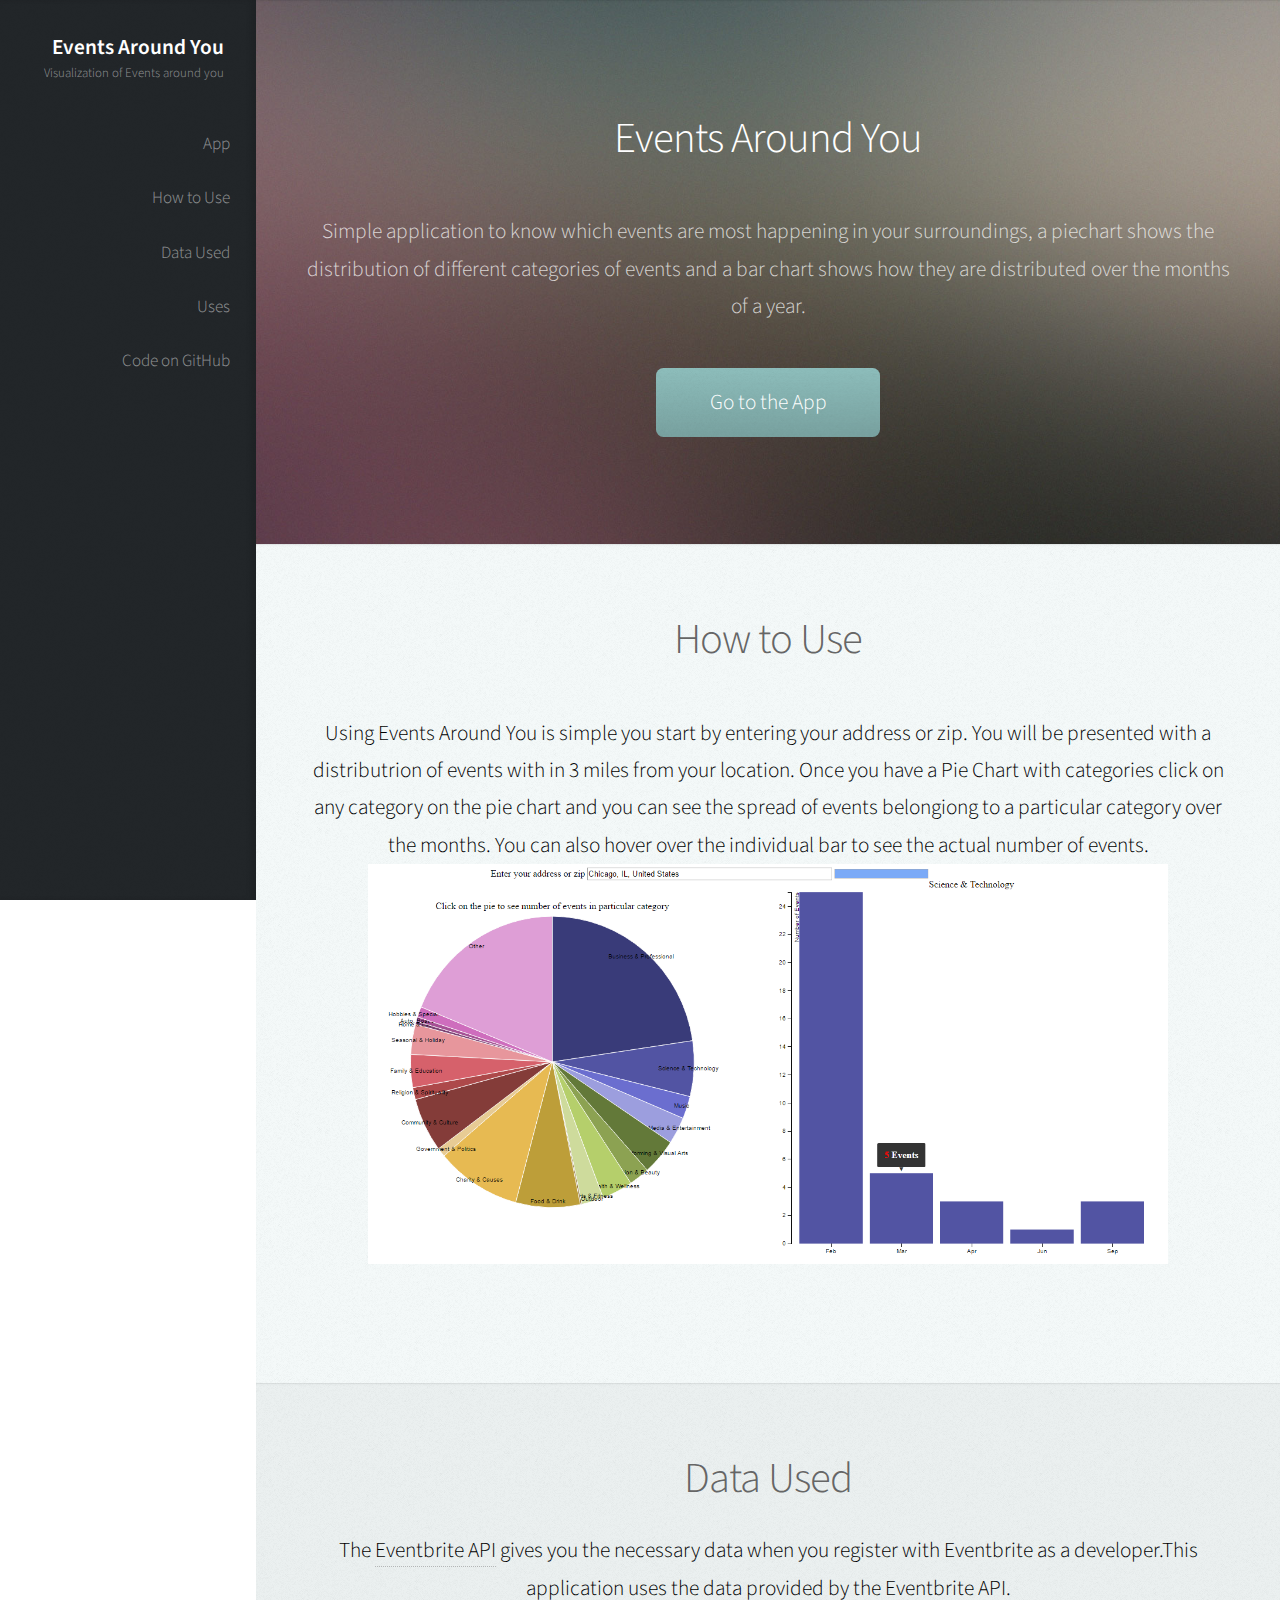
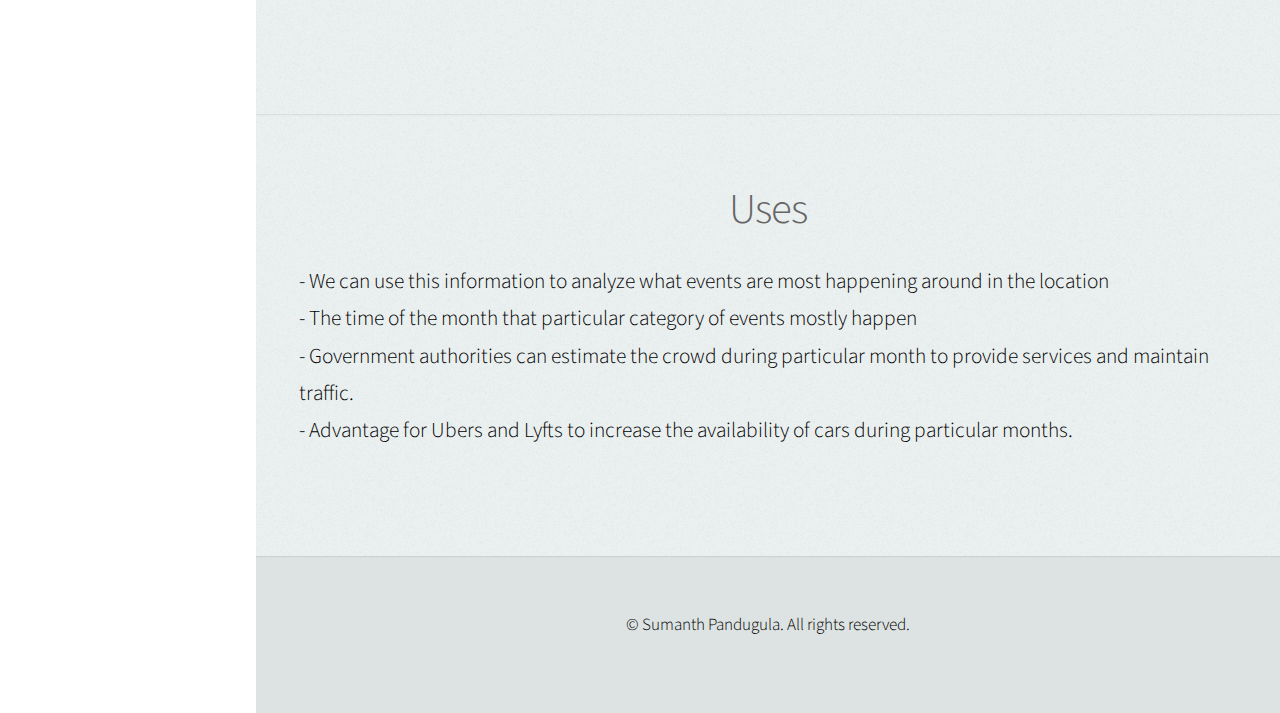
==== commit dbdd99d7: "cleaned" ====
--- a/index.html
+++ b/index.html
@@ -85,10 +85,10 @@
 							<header>
 								<h2>Uses</h2>
 							</head>
-							<p align="left">We can use this information to analyze what events are most happening around in the location
-   							<br>The time of the month that particular category of events mostly happen
-						    <br>Government authorities can estimate the crowd during particular month to provide services and maintain traffic.
-						    <br>Advantage for Ubers and Lyfts to increase the availability of cars during particular months.
+							<p align="left">- We can use this information to analyze what events are most happening around in the location
+   							<br>- The time of the month that particular category of events mostly happen
+						    <br>- Government authorities can estimate the crowd during particular month to provide services and maintain traffic.
+						    <br>- Advantage for Ubers and Lyfts to increase the availability of cars during particular months.
 						</div>
 					</section>
 
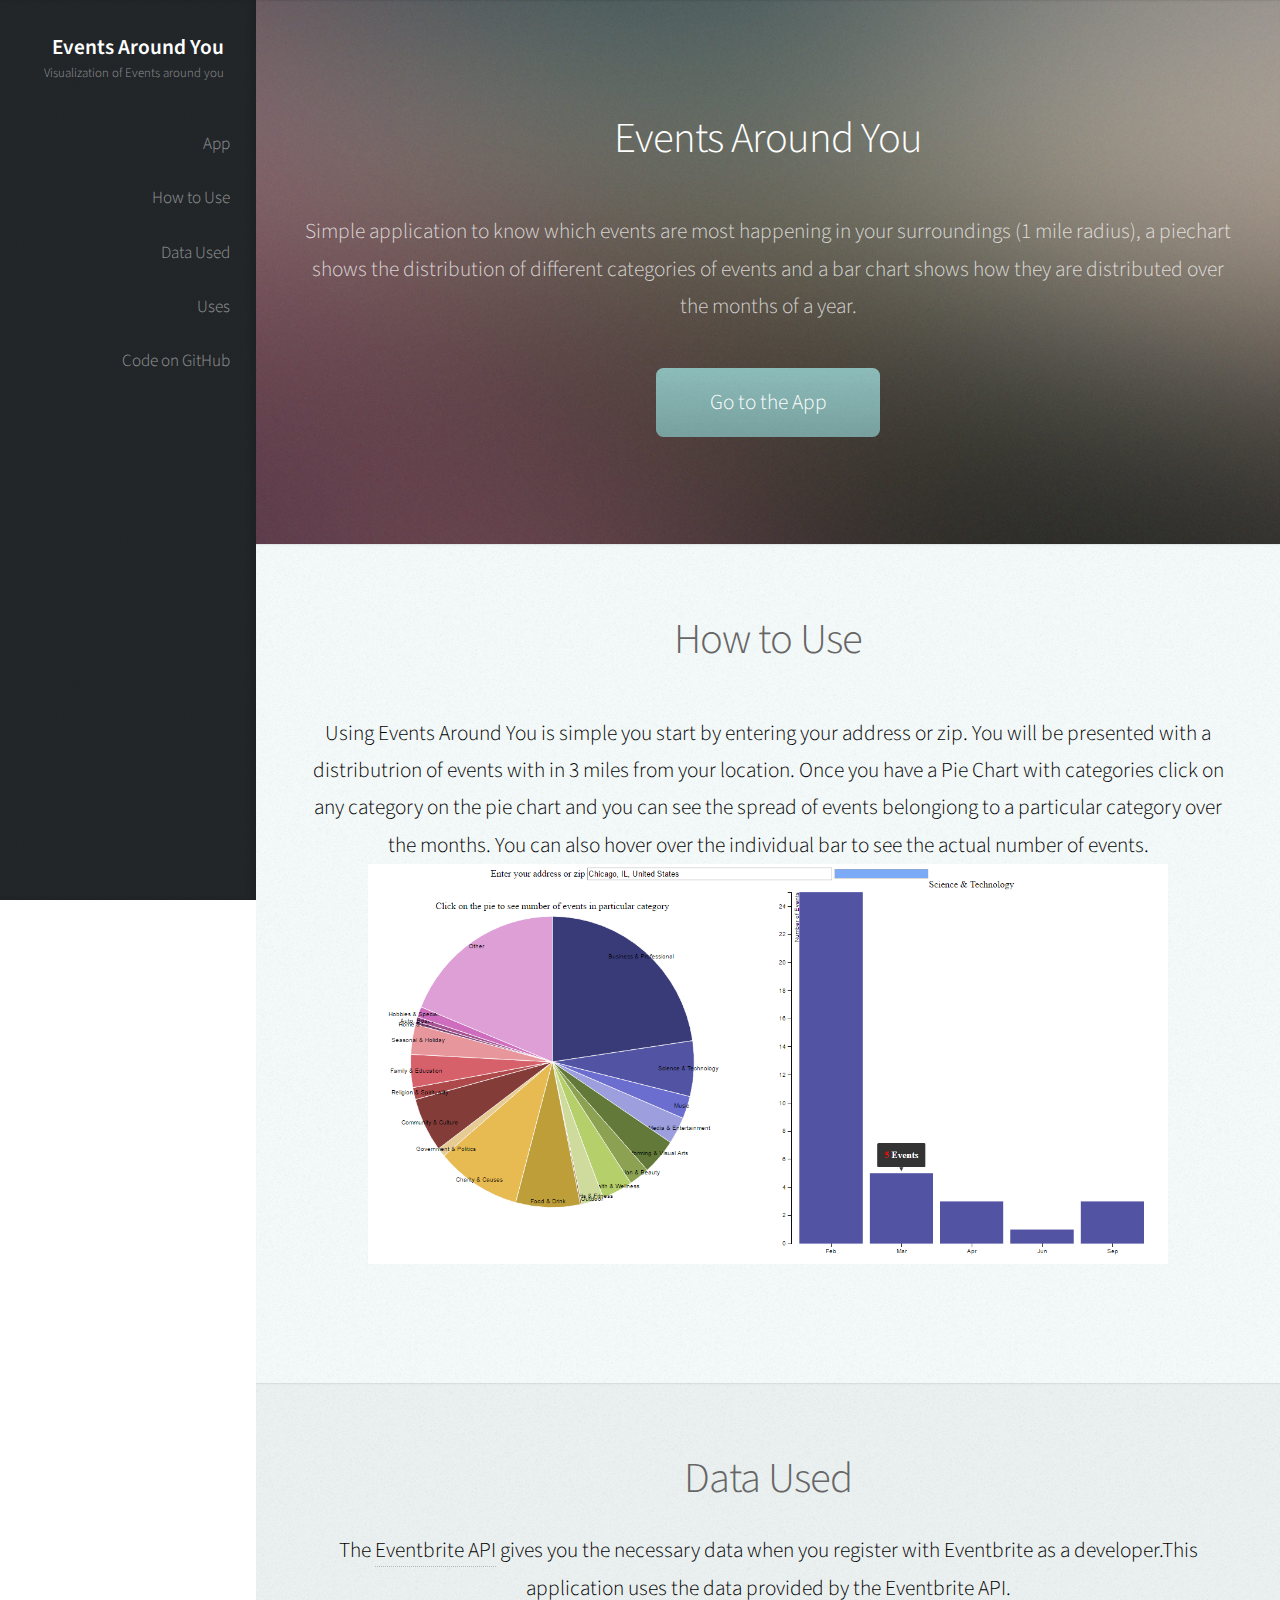
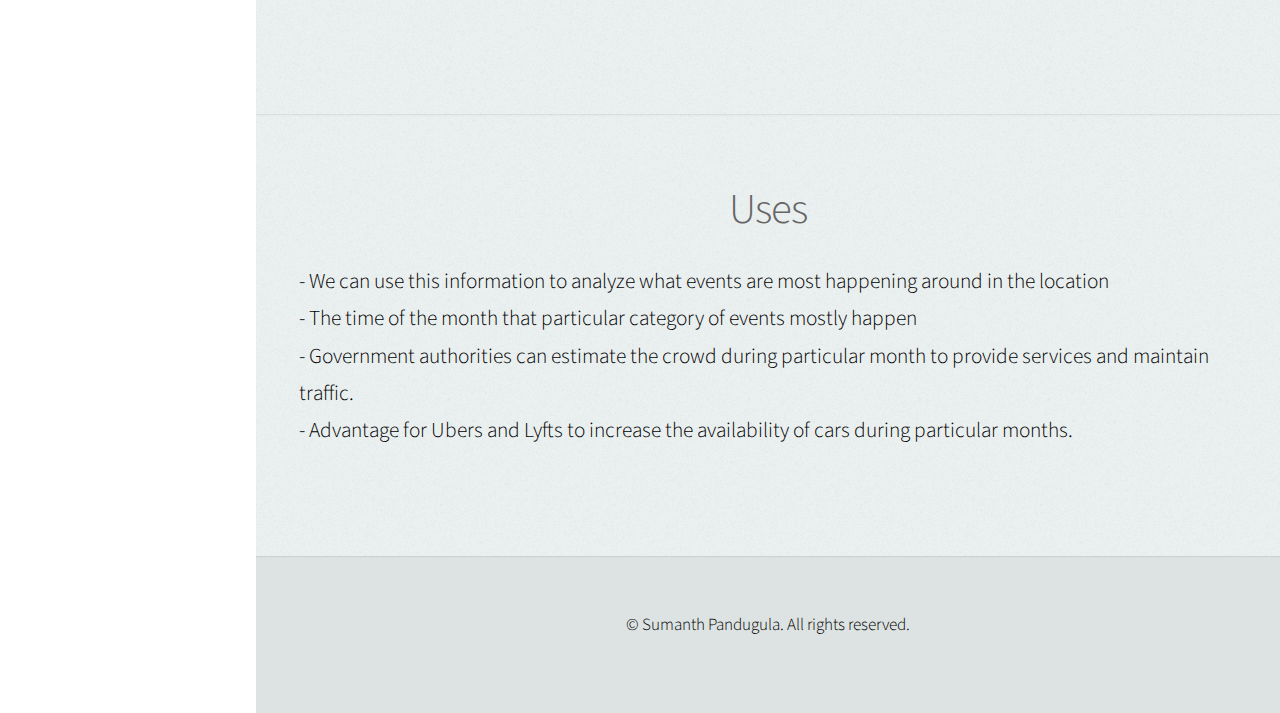
==== commit db43e41e: "desc" ====
--- a/index.html
+++ b/index.html
@@ -25,13 +25,13 @@
 
 					<!-- Nav -->
 						<nav id="nav">
-							
+
 							<ul>
 								<li><a href="sample.html" id="top-link" class="skel-layers-ignoreHref">App</a></li>
 								<li><a href="#howtouse" id="howtouse-link" class="skel-layers-ignoreHref">How to Use</a></li>
 								<li><a href="#dataused" id="dataused-link" class="skel-layers-ignoreHref">Data Used</a></li>
 						        <li><a href="#keyfind" id="keyfind-link" class="skel-layers-ignoreHref">Uses</a></li>
-								<li><a href="https://github.com/summyfeb12/">Code on GitHub</a></li>
+								<li><a href="https://github.com/summyfeb12/eventsaroundyou">Code on GitHub</a></li>
 							</ul>
 						</nav>
 
@@ -46,8 +46,8 @@
 
 							<header>
 								<h2 class="alt"><strong>Events Around You</strong></header>
-								<p> Simple application to know which events are most happening in your surroundings, a piechart shows the distribution of different categories of events and a bar chart shows how they are distributed over the months of a year.  
-								
+								<p> Simple application to know which events are most happening in your surroundings (1 mile radius), a piechart shows the distribution of different categories of events and a bar chart shows how they are distributed over the months of a year.  
+
 
 							<footer>
 								<a href="sample.html" class="button scrolly">Go to the App</a>
@@ -74,7 +74,7 @@
 							<header>
 								<h2>Data Used</h2>
 							</head>
-							
+
 							<p>The <a href="https://developer.eventbrite.com/">Eventbrite API</a> gives you the necessary data when you register with Eventbrite as a developer.This application uses the data provided by the Eventbrite API.</p>
 						</div>
 					</section>
@@ -114,4 +114,4 @@
 			<script src="assets/js/main.js"></script>
 
 	</body>
-</html>+</html>
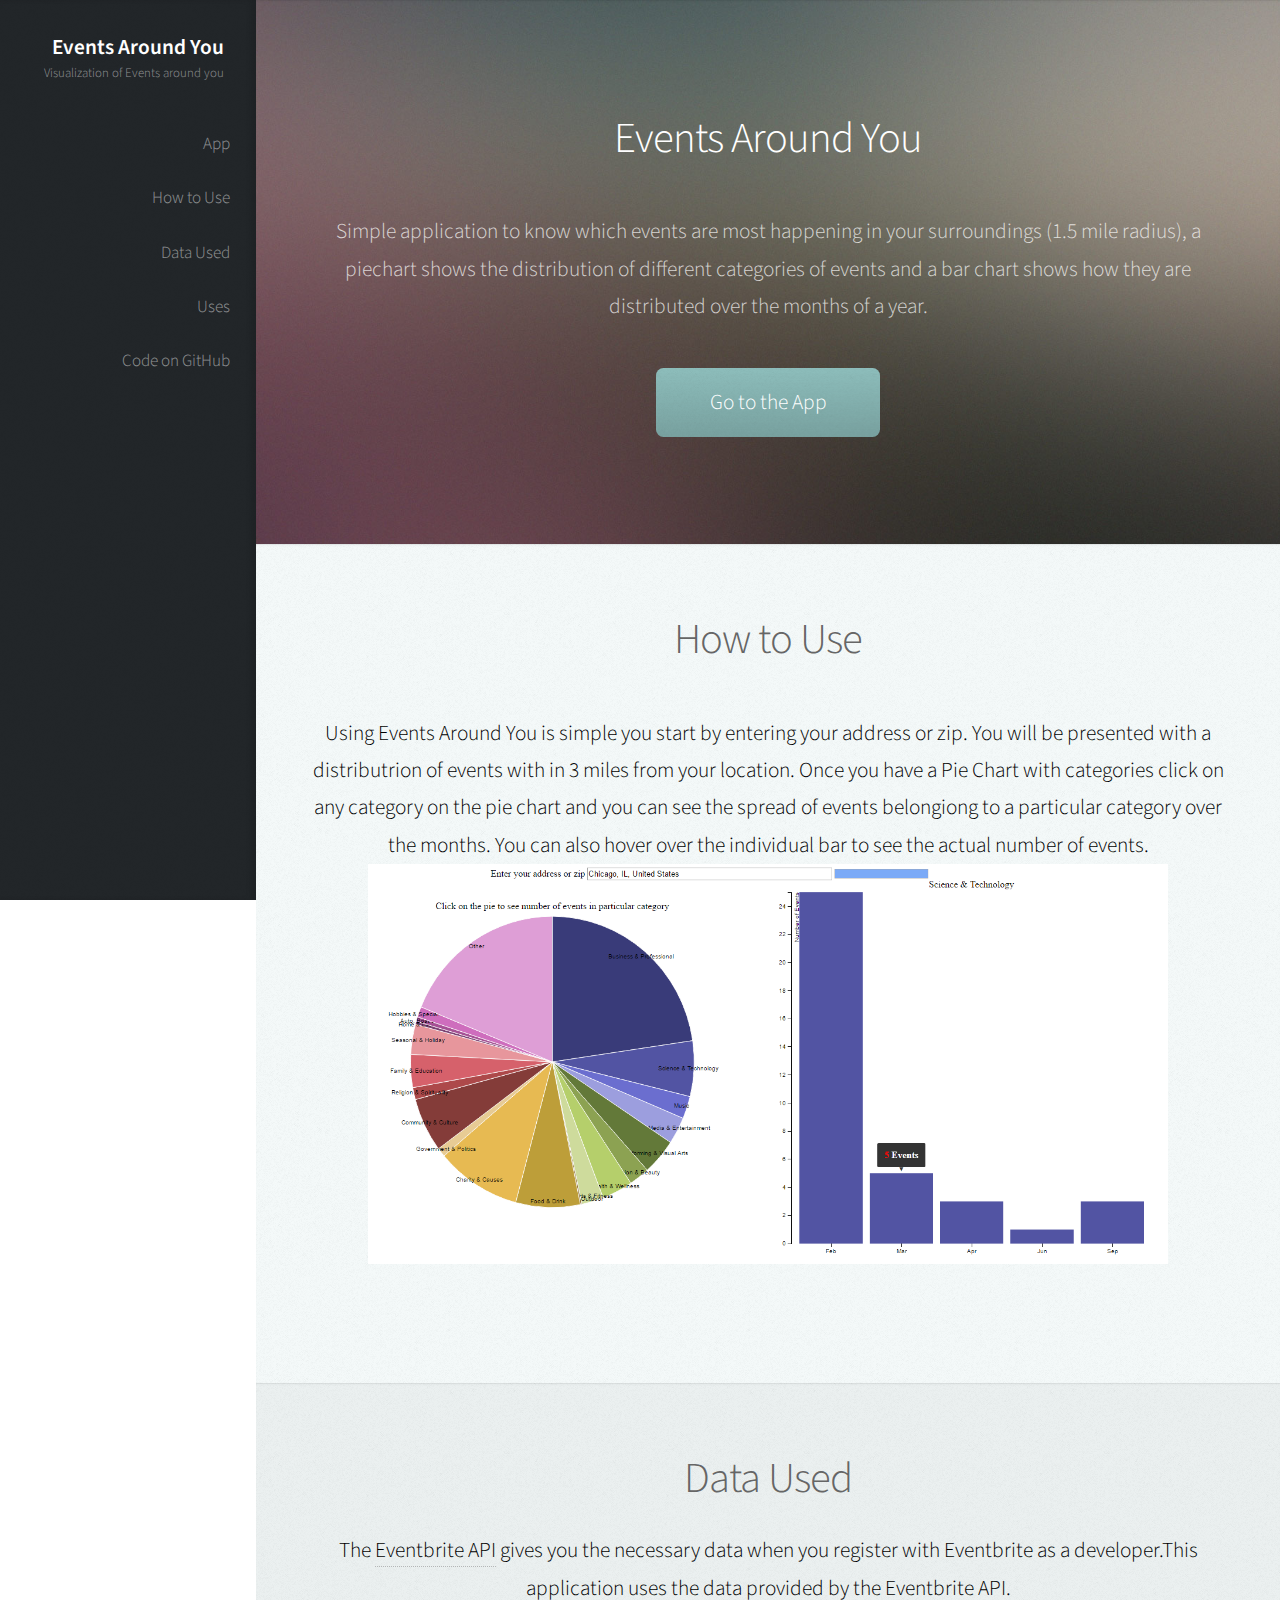
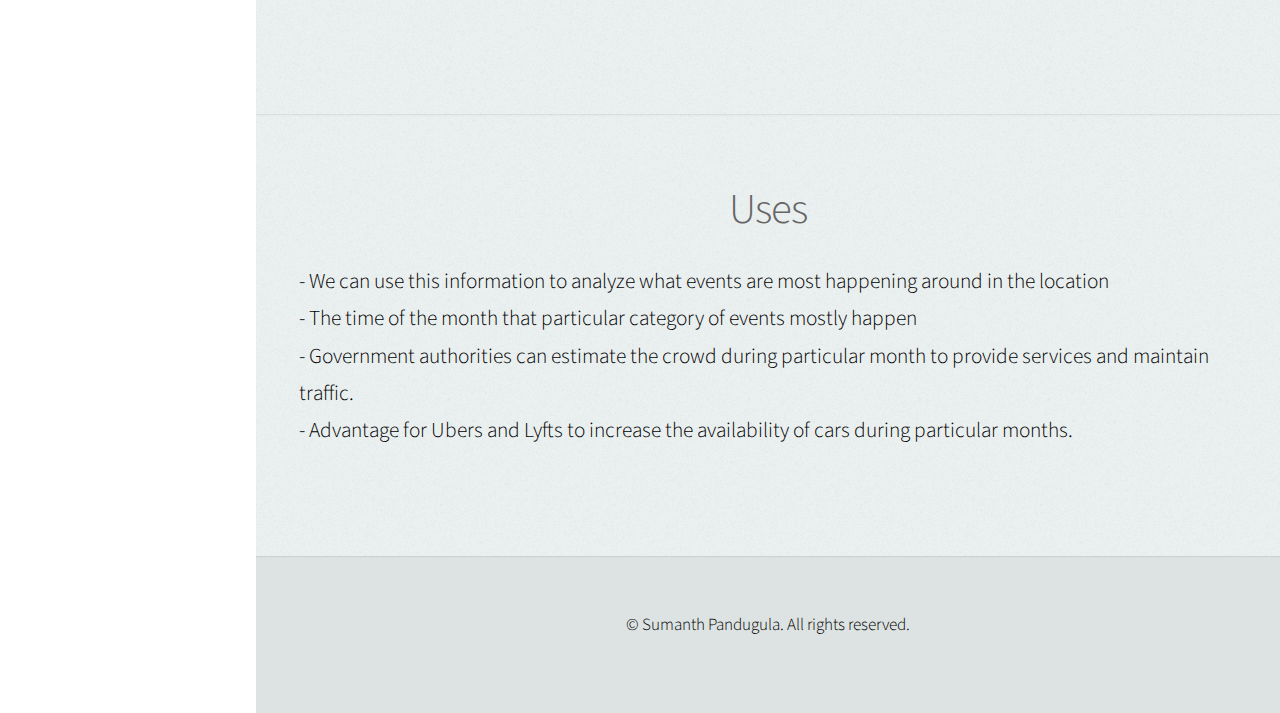
==== commit 0f3398f7: "exact desc" ====
--- a/index.html
+++ b/index.html
@@ -46,7 +46,7 @@
 
 							<header>
 								<h2 class="alt"><strong>Events Around You</strong></header>
-								<p> Simple application to know which events are most happening in your surroundings (1 mile radius), a piechart shows the distribution of different categories of events and a bar chart shows how they are distributed over the months of a year.  
+								<p> Simple application to know which events are most happening in your surroundings (1.5 mile radius), a piechart shows the distribution of different categories of events and a bar chart shows how they are distributed over the months of a year.  
 
 
 							<footer>
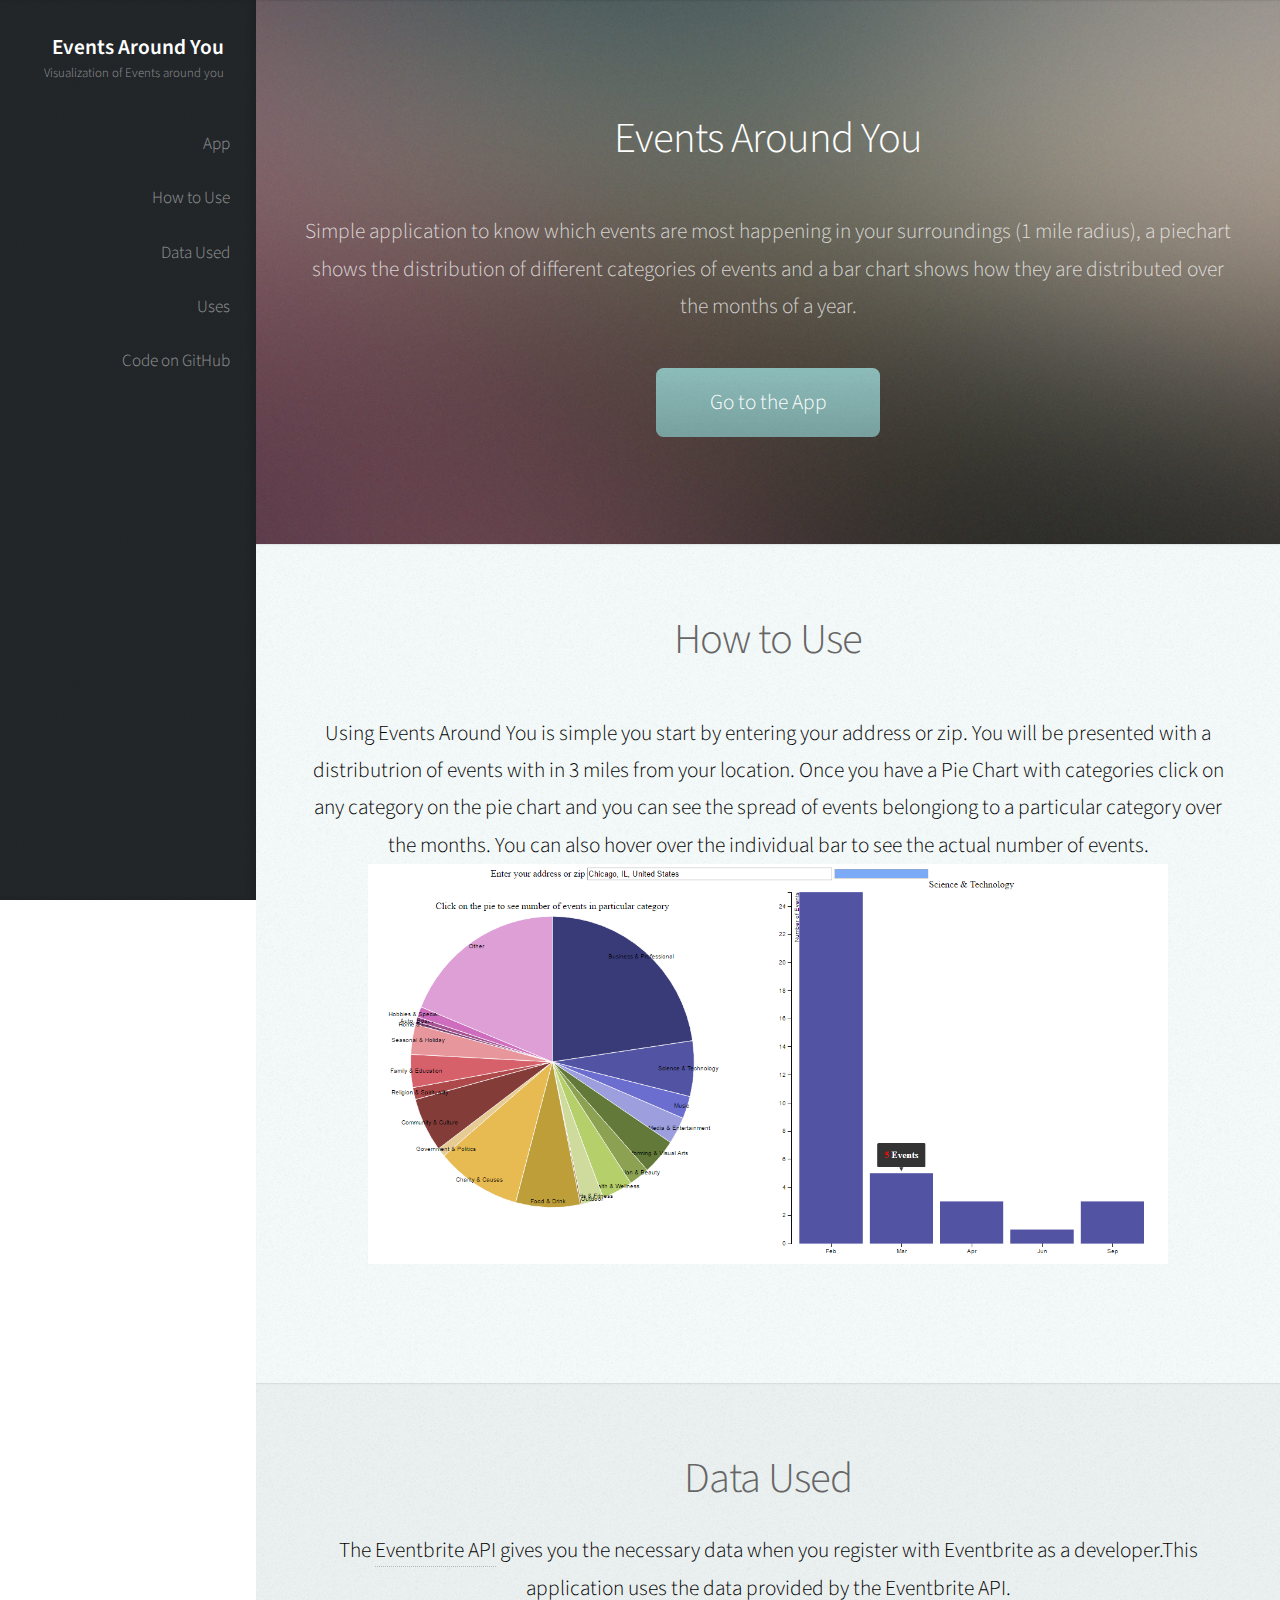
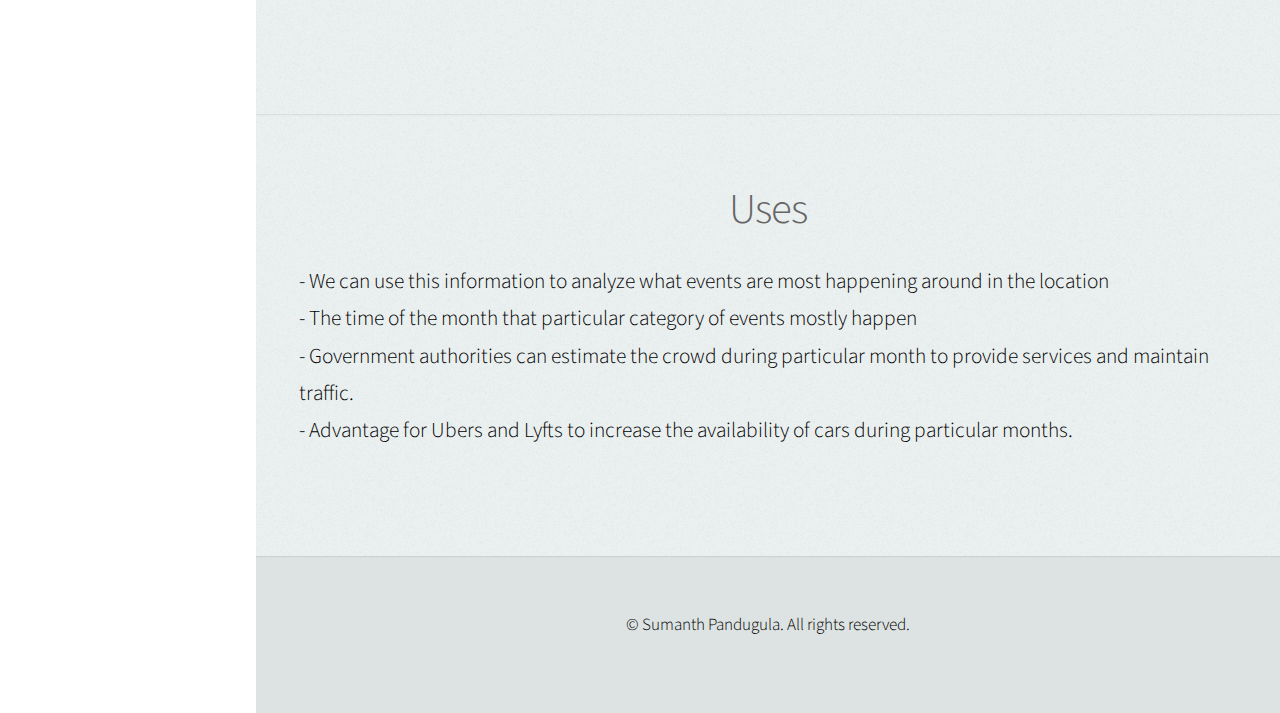
==== commit 6efa501c: "1mile" ====
--- a/index.html
+++ b/index.html
@@ -46,7 +46,7 @@
 
 							<header>
 								<h2 class="alt"><strong>Events Around You</strong></header>
-								<p> Simple application to know which events are most happening in your surroundings (1.5 mile radius), a piechart shows the distribution of different categories of events and a bar chart shows how they are distributed over the months of a year.  
+								<p> Simple application to know which events are most happening in your surroundings (1 mile radius), a piechart shows the distribution of different categories of events and a bar chart shows how they are distributed over the months of a year.  
 
 
 							<footer>
